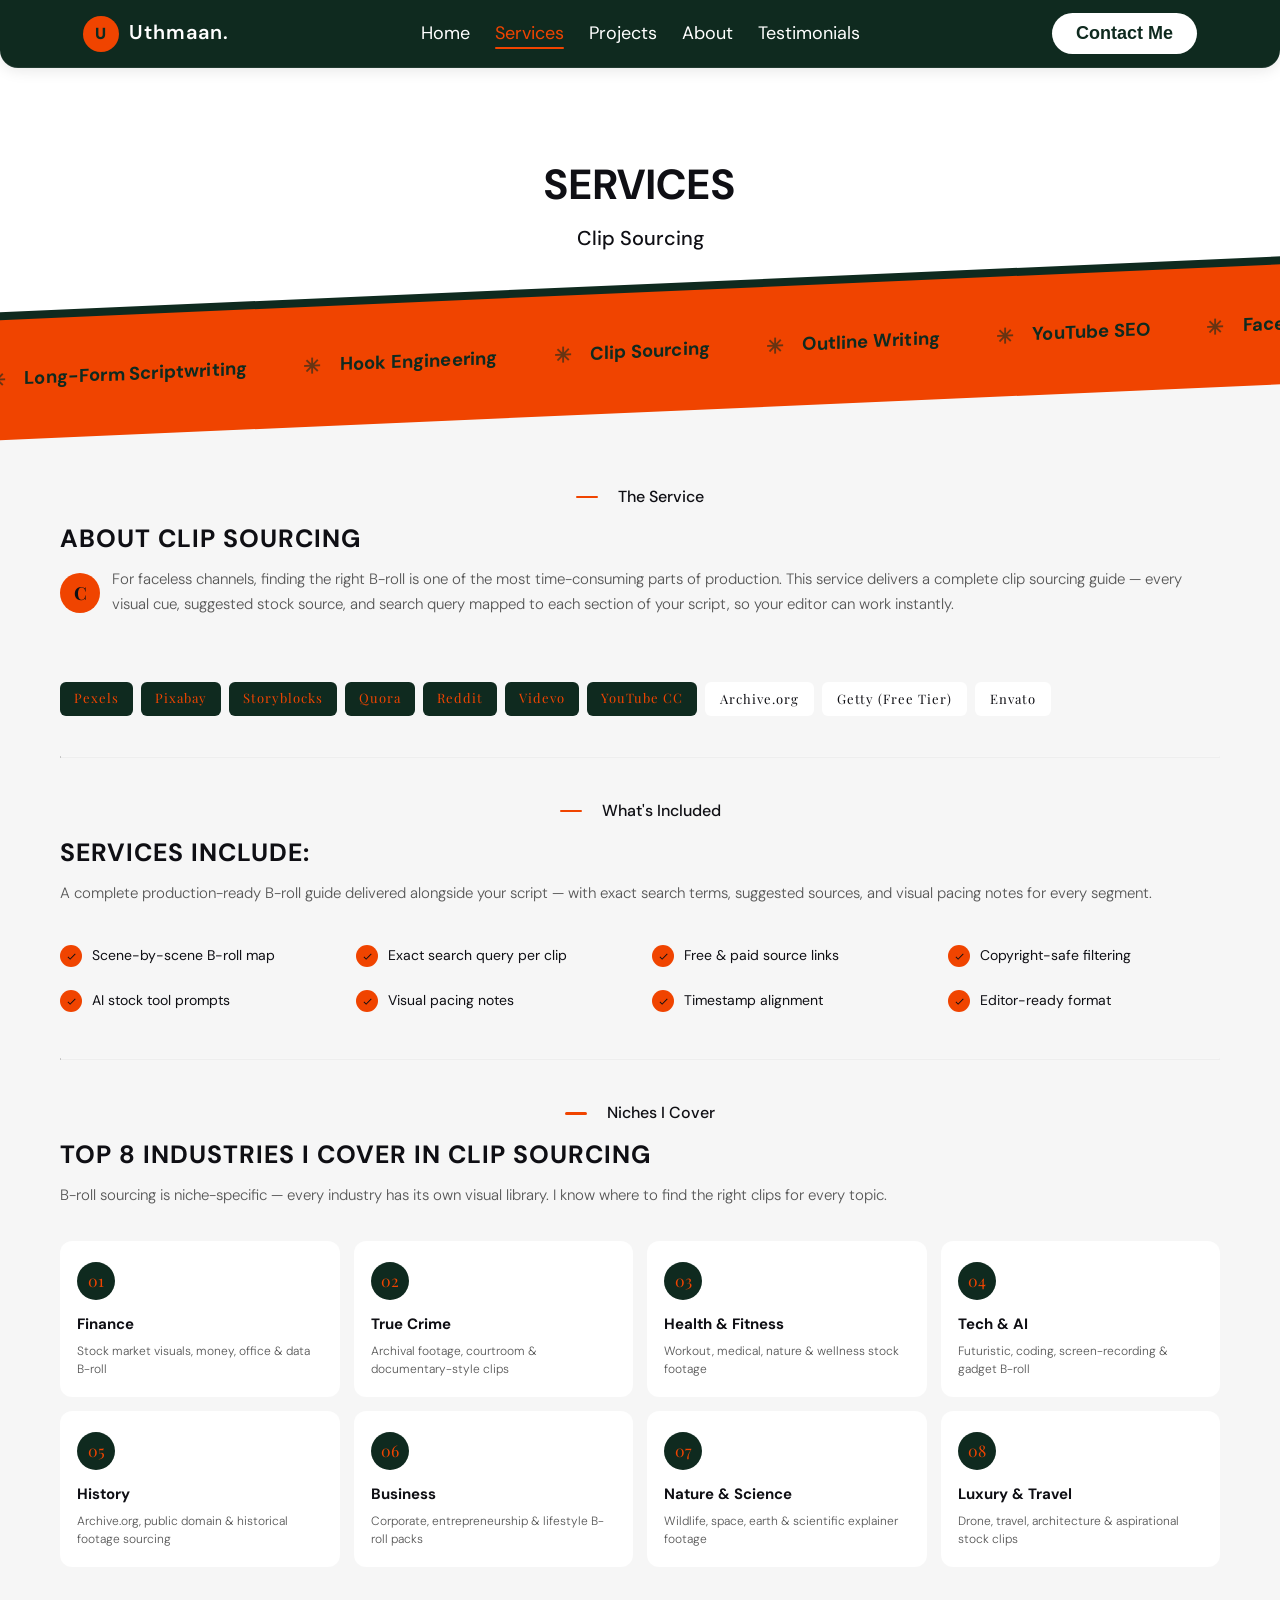
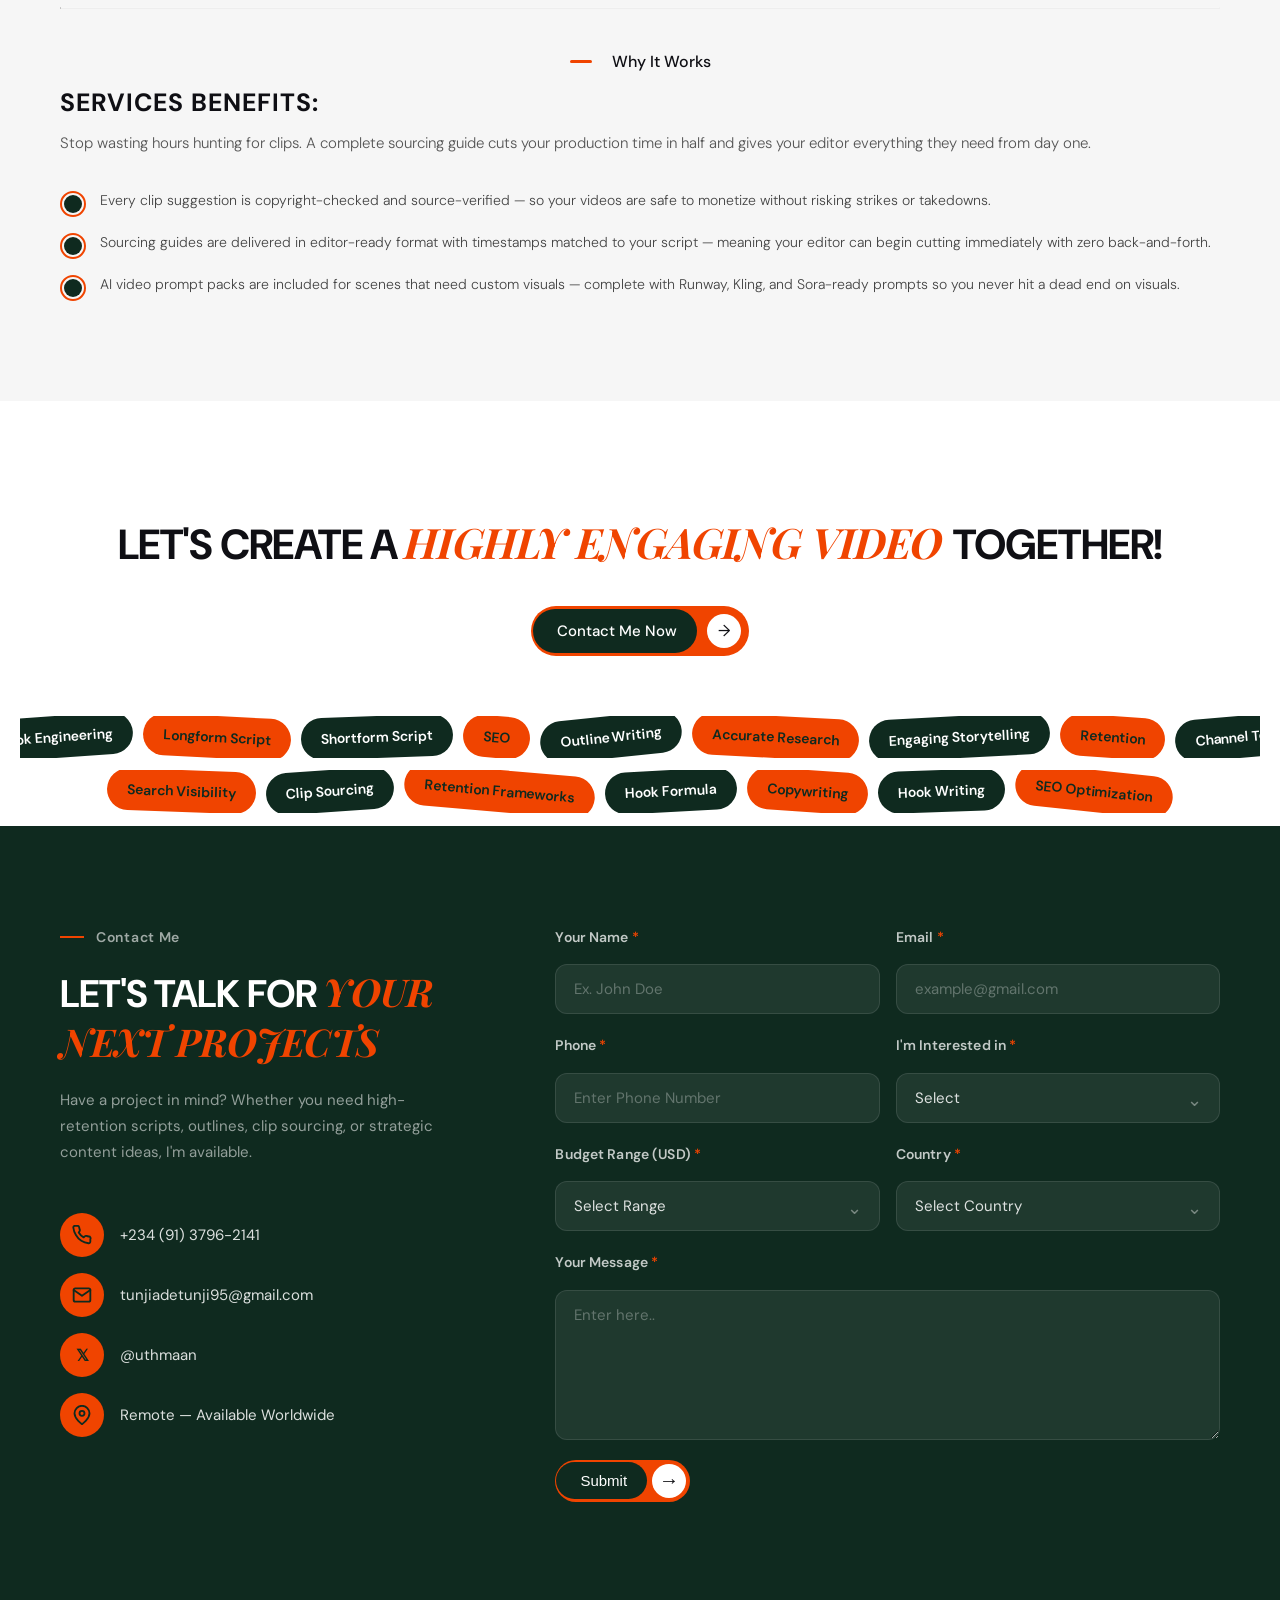
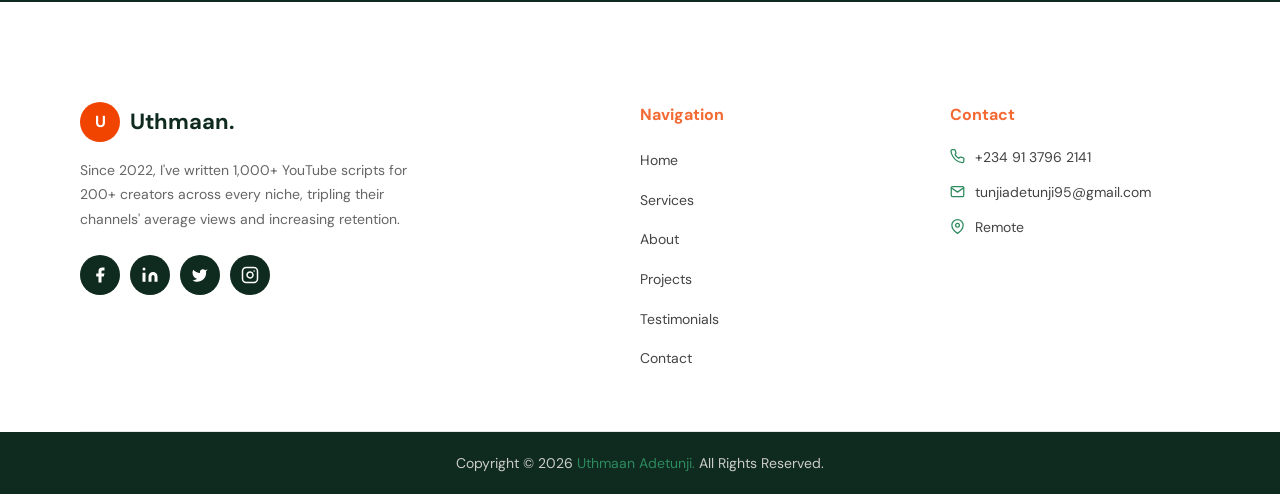
==== clipsourcing.html @ 98a492c3 "Initial commit" ====
<!DOCTYPE html>
<html lang="en">
<head>
    <meta charset="UTF-8">
    <meta name="viewport" content="width=, initial-scale=1.0">
    <title>Clip Sourcing | YouTube Scriptwriter</title>
 <link href="https://fonts.googleapis.com/css2?family=Playfair+Display:ital,wght@0,700;1,700&family=DM+Sans:wght@400;500;600;700&display=swap" rel="stylesheet">
    <link rel="stylesheet" href="style.css">
    <link rel="stylesheet" href="services.css">
    <link rel="stylesheet" href="clipsourcing.css">
</head>
<body>
     <!--Nav Section-->
  <header class="navbar">
  <div class="logo"><span class="logo-icon">
    U
  </span>Uthmaan.</div>

  <nav class="nav-links" id="navLinks" >
  <ul>
    <li><a href="index.html#top">Home</a></li>
    <li><a href="index.html#services" class="active">Services</a></li>
    <li><a href="index.html#portfolio">Projects</a></li>
    <li><a href="index.html#about">About</a></li>
    <li><a href="index.html#testimonials">Testimonials</a></li>
  </ul>
</nav>

<button class="btn-contact" id="contactme">
 <a href="index.html#contact">Contact Me</a>
  </button>
  
<div class="hamburger" id="hamburger">
    <span></span>
    <span></span>
    <span></span>
  </div>
  </header>

   <!-- Mobile nav -->
<div class="mobile-nav" id="mobileNav">
  <ul>
    <li><a href="index.html#top">Home</a></li>
    <li><a href="index.html#services">Services</a></li>
    <li><a href="index.html#portfolio">Projects</a></li>
    <li><a href="index.html#about">About</a></li>
    <li><a href="index.html#testimonials">Testimonials</a></li>
  </ul>
  <a href="index.html#contact" class="mobile-cta">Contact Me</a>
</div>
<!--Top-->
<section class="top-services">
    <h2>Services</h2>
    <p class="top-paragraph" style="text-align:center; font-size:20px;font-weight:500; font-family:'Playfair Display' sans-serif;">
        Clip Sourcing
    </p>
</section>

<!--Diagonal Band-->
<section class="ticker">
<div class="diagonal-band">
  <div class="band-green"></div>
  <div class="band-gold">
    <div class="band-ticker">
      <div class="band-track" id="bandTrack">
        <!-- items injected by JS -->
      </div>
    </div>
  </div>
</div>
</section>

<!--Clip Body-->
<section class="page-body">
  <div class="section-label"><div class="dot"></div><span>The Service</span></div>
  <h2>About Clip Sourcing</h2>
  <div class="author-row">
    <div class="avatar">C</div>
  <p class="lead-text">For faceless channels, finding the right B-roll is one of the most time-consuming parts of production. This service delivers a complete clip sourcing guide — every visual cue, suggested stock source, and search query mapped to each section of your script, so your editor can work instantly.</p>
 </div>
<!--Source Tag-->

<div class="source-tags">
    <div class="source-tag">Pexels</div>
    <div class="source-tag">Pixabay</div>
    <div class="source-tag">Storyblocks</div>
    <div class="source-tag">Quora</div>
    <div class="source-tag">Reddit</div>
<div class="source-tag">Videvo</div>
    <div class="source-tag">YouTube CC</div>
    <div class="source-tag light">Archive.org</div>
    <div class="source-tag light">Getty (Free Tier)</div>
    <div class="source-tag light">Envato</div>
  </div>
 
  <hr class="divider">

<!--Checklist-->
<div>
    <div class="section-label"><div class="dot"></div><span>What's Included</span></div>
    <h2>Services Include:</h2>
    <p class="lead-text">A complete production-ready B-roll guide delivered alongside your script — with exact search terms, suggested sources, and visual pacing notes for every segment.</p>
    <div class="checklist">
      <div class="checklist-item"><div class="check-icon"><svg width="11" height="11" viewBox="0 0 24 24"><path d="M9 16.17L4.83 12l-1.42 1.41L9 19 21 7l-1.41-1.41z"/></svg></div>Scene-by-scene B-roll map</div>
      <div class="checklist-item"><div class="check-icon"><svg width="11" height="11" viewBox="0 0 24 24"><path d="M9 16.17L4.83 12l-1.42 1.41L9 19 21 7l-1.41-1.41z"/></svg></div>Exact search query per clip</div>
      <div class="checklist-item"><div class="check-icon"><svg width="11" height="11" viewBox="0 0 24 24"><path d="M9 16.17L4.83 12l-1.42 1.41L9 19 21 7l-1.41-1.41z"/></svg></div>Free & paid source links</div>
      <div class="checklist-item"><div class="check-icon"><svg width="11" height="11" viewBox="0 0 24 24"><path d="M9 16.17L4.83 12l-1.42 1.41L9 19 21 7l-1.41-1.41z"/></svg></div>Copyright-safe filtering</div>
      <div class="checklist-item"><div class="check-icon"><svg width="11" height="11" viewBox="0 0 24 24"><path d="M9 16.17L4.83 12l-1.42 1.41L9 19 21 7l-1.41-1.41z"/></svg></div>AI stock tool prompts</div>
      <div class="checklist-item"><div class="check-icon"><svg width="11" height="11" viewBox="0 0 24 24"><path d="M9 16.17L4.83 12l-1.42 1.41L9 19 21 7l-1.41-1.41z"/></svg></div>Visual pacing notes</div>
      <div class="checklist-item"><div class="check-icon"><svg width="11" height="11" viewBox="0 0 24 24"><path d="M9 16.17L4.83 12l-1.42 1.41L9 19 21 7l-1.41-1.41z"/></svg></div>Timestamp alignment</div>
      <div class="checklist-item"><div class="check-icon"><svg width="11" height="11" viewBox="0 0 24 24"><path d="M9 16.17L4.83 12l-1.42 1.41L9 19 21 7l-1.41-1.41z"/></svg></div>Editor-ready format</div>
    </div>
 
  <hr class="divider">

  <!--Industries-->

<div>
    <div class="section-label"><div class="dot"></div><span>Niches I Cover</span></div>
    <h2>Top 8 Industries I Cover in Clip Sourcing</h2>
    <p class="lead-text">B-roll sourcing is niche-specific — every industry has its own visual library. I know where to find the right clips for every topic.</p>
    <div class="industries-grid">
      <div class="industry-card"><div class="industry-num">01</div><h3>Finance</h3><p>Stock market visuals, money, office & data B-roll</p></div>
      <div class="industry-card"><div class="industry-num">02</div><h3>True Crime</h3><p>Archival footage, courtroom & documentary-style clips</p></div>
      <div class="industry-card"><div class="industry-num">03</div><h3>Health & Fitness</h3><p>Workout, medical, nature & wellness stock footage</p></div>
      <div class="industry-card"><div class="industry-num">04</div><h3>Tech & AI</h3><p>Futuristic, coding, screen-recording & gadget B-roll</p></div>
      <div class="industry-card"><div class="industry-num">05</div><h3>History</h3><p>Archive.org, public domain & historical footage sourcing</p></div>
      <div class="industry-card"><div class="industry-num">06</div><h3>Business</h3><p>Corporate, entrepreneurship & lifestyle B-roll packs</p></div>
      <div class="industry-card"><div class="industry-num">07</div><h3>Nature & Science</h3><p>Wildlife, space, earth & scientific explainer footage</p></div>
      <div class="industry-card"><div class="industry-num">08</div><h3>Luxury & Travel</h3><p>Drone, travel, architecture & aspirational stock clips</p></div>
    </div>
  </div>
 
  <hr class="divider">
 
<!--Benefits-->
<div>
    <div class="section-label"><div class="dot"></div><span>Why It Works</span></div>
    <h2>Services Benefits:</h2>
    <p class="lead-text">Stop wasting hours hunting for clips. A complete sourcing guide cuts your production time in half and gives your editor everything they need from day one.</p>
    <div class="benefits-list">
      <div class="benefit-item"><div class="benefit-icon"><div class="ring-outer"></div><div class="ring-inner"></div></div>Every clip suggestion is copyright-checked and source-verified — so your videos are safe to monetize without risking strikes or takedowns.</div>
      <div class="benefit-item"><div class="benefit-icon"><div class="ring-outer"></div><div class="ring-inner"></div></div>Sourcing guides are delivered in editor-ready format with timestamps matched to your script — meaning your editor can begin cutting immediately with zero back-and-forth.</div>
      <div class="benefit-item"><div class="benefit-icon"><div class="ring-outer"></div><div class="ring-inner"></div></div>AI video prompt packs are included for scenes that need custom visuals — complete with Runway, Kling, and Sora-ready prompts so you never hit a dead end on visuals.</div>
    </div>
  </div>
</div>
 

</section>
 <!--CTA -->
<section class="service-cta reveal">
<div class="service-cta-content">
    <h2 class="service-cta-heading">Let's Create a <em>
   Highly Engaging Video
    </em> Together!</h2>
<div class="service-button">
  <a class="pill-btn" href="#servicecontact-form">
  <div class="text-area">Contact Me Now</div>
  <div class="icon-outer">
    <div class="icon-inner">
        →
    </div>
  </div>
</a>
 </div>
   </div>  
</div>

<div class="pills-field reveal" aria-hidden="true">
    <div class="pills-row row-top">
      <span class="fpill dark">Hook Engineering</span>
      <span class="fpill light">Longform Script</span>
      <span class="fpill dark">Shortform Script</span>
      <span class="fpill light">SEO</span>
      <span class="fpill dark tilt-left">Outline Writing</span>
      <span class="fpill light">Accurate Research</span>
      <span class="fpill dark">Engaging Storytelling</span>
      <span class="fpill light">Retention</span>
      <span class="fpill dark tilt-right">Channel Tone</span>
    </div>

<div class="pills-row row-bottom">
      <span class="fpill light">Search Visibility</span>
      <span class="fpill dark">Clip Sourcing</span>
      <span class="fpill light">Retention Frameworks</span>
      <span class="fpill dark">Hook Formula</span>
      <span class="fpill light tilt-left">Copywriting</span>
      <span class="fpill dark">Hook Writing</span>
      <span class="fpill light tilt-right">SEO Optimization</span>
    </div>
    </div>

</section>


<!--Contact Form-->
<section class="contact-dark reveal" id="servicecontact-form">

<div class="contact-dark-inner" id="contact">
 
    <!-- Left: label + heading + contact details -->
    <div class="cd-left reveal">
      <p class="cd-label">
        <span class="cd-label-line"></span> Contact Me
      </p>
      <h2 class="cd-heading">
        Let's Talk for <em>Your<br>Next Projects</em>
      </h2>
      <p class="cd-desc">
        Have a project in mind? Whether you need high-retention scripts,
        outlines, clip sourcing, or strategic content ideas, I'm available.
      </p>
 
      <div class="cd-contacts">
        <div class="cd-contact-item">
          <span class="cd-icon">
            <svg xmlns="http://www.w3.org/2000/svg" width="20" height="20" viewBox="0 0 24 24" fill="none" stroke="currentColor" stroke-width="2.2" stroke-linecap="round" stroke-linejoin="round"><path d="M22 16.92v3a2 2 0 0 1-2.18 2 19.79 19.79 0 0 1-8.63-3.07A19.5 19.5 0 0 1 4.69 12a19.79 19.79 0 0 1-3.07-8.67A2 2 0 0 1 3.62 1h3a2 2 0 0 1 2 1.72c.127.96.361 1.903.7 2.81a2 2 0 0 1-.45 2.11L8.09 8.91a16 16 0 0 0 5.93 5.93l1.27-1.27a2 2 0 0 1 2.11-.45c.907.339 1.85.573 2.81.7A2 2 0 0 1 22 16.92z"/></svg>
          </span>
          <span>+234 (91) 3796-2141</span>
        </div>
        <div class="cd-contact-item">
          <span class="cd-icon">
            <svg xmlns="http://www.w3.org/2000/svg" width="20" height="20" viewBox="0 0 24 24" fill="none" stroke="currentColor" stroke-width="2.2" stroke-linecap="round" stroke-linejoin="round"><path d="M4 4h16c1.1 0 2 .9 2 2v12c0 1.1-.9 2-2 2H4c-1.1 0-2-.9-2-2V6c0-1.1.9-2 2-2z"/><polyline points="22,6 12,13 2,6"/></svg>
          </span>
          <span>tunjiadetunji95@gmail.com</span>
        </div>
        <div class="cd-contact-item">
          <span class="cd-icon">𝕏</span>
          <span><a href="#" class="cd-link">@uthmaan</a></span>
        </div>
        <div class="cd-contact-item">
          <span class="cd-icon">
            <svg xmlns="http://www.w3.org/2000/svg" width="20" height="20" viewBox="0 0 24 24" fill="none" stroke="currentColor" stroke-width="2.2" stroke-linecap="round" stroke-linejoin="round"><path d="M21 10c0 7-9 13-9 13s-9-6-9-13a9 9 0 0 1 18 0z"/><circle cx="12" cy="10" r="3"/></svg>
          </span>
          <span>Remote — Available Worldwide</span>
        </div>
      </div>
    </div>
 
    <!-- Right: form -->
    <div class="cd-right reveal">
      <form id="contactForm" class="cd-form" novalidate>
 
        <div class="cd-form-row">
          <div class="cd-form-group">
            <label>Your Name <span class="req">*</span></label>
            <input type="text" name="name" placeholder="Ex. John Doe" required>
          </div>
          <div class="cd-form-group">
            <label>Email <span class="req">*</span></label>
            <input type="email" name="email" placeholder="example@gmail.com" required>
          </div>
        </div>
 
        <div class="cd-form-row">
          <div class="cd-form-group">
            <label>Phone <span class="req">*</span></label>
            <input type="tel" name="phone" placeholder="Enter Phone Number" required>
          </div>
          <div class="cd-form-group">
            <label>I'm Interested in <span class="req">*</span></label>
            <select name="interest" required>
              <option value="">Select</option>
              <option value="youtube-script">YouTube Scriptwriting</option>
              <option value="outline">Outline Writing</option>
              <option value="clips">Clip Sourcing</option>
              <option value="seo">YouTube SEO</option>
              <option value="other">Other</option>
            </select>
          </div>
        </div>
 
        <div class="cd-form-row">
          <div class="cd-form-group">
            <label>Budget Range (USD) <span class="req">*</span></label>
            <select name="budget" required>
              <option value="">Select Range</option>
              <option value="50-100">$50 – $100</option>
              <option value="100-200">$100 – $200</option>
              <option value="200-500">$200 – $500</option>
              <option value="500+">$500+</option>
            </select>
          </div>
          <div class="cd-form-group">
            <label>Country <span class="req">*</span></label>
            <select name="country" required>
              <option value="">Select Country</option>
              <option value="Nigeria">Nigeria</option>
              <option value="United States">United States</option>
              <option value="United Kingdom">United Kingdom</option>
              <option value="Canada">Canada</option>
              <option value="Other">Other</option>
            </select>
          </div>
        </div>
 
        <div class="cd-form-group cd-full">
          <label>Your Message <span class="req">*</span></label>
          <textarea name="message" rows="6" placeholder="Enter here.." required></textarea>
        </div>
         <div class="service-button">
  <button type="submit" class=" submit-btn" id="submitBtn">
  <div class="text-area">Submit</div>
  <div class="icon-outer">
    <div class="icon-inner">
       <p class="portfolio-arrow">
        →
       </p> 
    </div>
  </div>
</button>
 </div>
        
 
      </form>
    </div>
  </div>
</section>

<!--Footer-->
<footer class="footer reveal">
  <div class="footer-top">
    <div class="footer-brand">
      <div class="footer-logo">
        <span class="footer-logo-icon">U</span>
        Uthmaan.
      </div>
      <p class="footer-desc">
        Since 2022, I've written 1,000+ YouTube scripts for 200+ creators across 
        every niche, tripling their channels' average views and increasing retention.
      </p>
      <div class="footer-socials">
        <a href="#" class="social-icon">
          <svg xmlns="http://www.w3.org/2000/svg" width="18" height="18" viewBox="0 0 24 24" fill="currentColor"><path d="M18 2h-3a5 5 0 0 0-5 5v3H7v4h3v8h4v-8h3l1-4h-4V7a1 1 0 0 1 1-1h3z"/></svg>
        </a>
        <a href="#" class="social-icon">
          <svg xmlns="http://www.w3.org/2000/svg" width="18" height="18" viewBox="0 0 24 24" fill="currentColor"><path d="M16 8a6 6 0 0 1 6 6v7h-4v-7a2 2 0 0 0-2-2 2 2 0 0 0-2 2v7h-4v-7a6 6 0 0 1 6-6zM2 9h4v12H2z"/><circle cx="4" cy="4" r="2"/></svg>
        </a>
        <a href="#" class="social-icon">
          <svg xmlns="http://www.w3.org/2000/svg" width="18" height="18" viewBox="0 0 24 24" fill="currentColor"><path d="M22 4s-.7 2.1-2 3.4c1.6 10-9.4 17.3-18 11.6 2.2.1 4.4-.6 6-2C3 15.5.5 9.6 3 5c2.2 2.7 5.5 4.3 9 4.3-.9-4.3 4-6.6 7-3.8 1.1 0 3-1.2 3-1.5z"/></svg>
        </a>
        <a href="#" class="social-icon">
          <svg xmlns="http://www.w3.org/2000/svg" width="18" height="18" viewBox="0 0 24 24" fill="none" stroke="currentColor" stroke-width="2" stroke-linecap="round" stroke-linejoin="round"><rect x="2" y="2" width="20" height="20" rx="5" ry="5"/><path d="M16 11.37A4 4 0 1 1 12.63 8 4 4 0 0 1 16 11.37z"/><line x1="17.5" y1="6.5" x2="17.51" y2="6.5"/></svg>
        </a>
      </div>
    </div>

    <div class="footer-nav">
      <h4>Navigation</h4>
      <ul>
        <li><a href="index.html#top">Home</a></li>
        <li><a href="index.html#services">Services</a></li>
        <li><a href="index.html#about">About</a></li>
        <li><a href="index.html#portfolio">Projects</a></li>
        <li><a href="index.html#testimonials">Testimonials</a></li>
        <li><a href="index.html#contact">Contact</a></li>
      </ul>
    </div>

    <div class="footer-contact">
      <h4>Contact</h4>
      <ul>
        <li>
          <svg xmlns="http://www.w3.org/2000/svg" width="15" height="15" viewBox="0 0 24 24" fill="none" stroke="currentColor" stroke-width="2" stroke-linecap="round" stroke-linejoin="round"><path d="M22 16.92v3a2 2 0 0 1-2.18 2 19.79 19.79 0 0 1-8.63-3.07A19.5 19.5 0 0 1 4.69 12a19.79 19.79 0 0 1-3.07-8.67A2 2 0 0 1 3.62 1h3a2 2 0 0 1 2 1.72c.127.96.361 1.903.7 2.81a2 2 0 0 1-.45 2.11L8.09 8.91a16 16 0 0 0 5.93 5.93l1.27-1.27a2 2 0 0 1 2.11-.45c.907.339 1.85.573 2.81.7A2 2 0 0 1 22 16.92z"/></svg>
          +234 91 3796 2141
        </li>
        <li>
          <svg xmlns="http://www.w3.org/2000/svg" width="15" height="15" viewBox="0 0 24 24" fill="none" stroke="currentColor" stroke-width="2" stroke-linecap="round" stroke-linejoin="round"><path d="M4 4h16c1.1 0 2 .9 2 2v12c0 1.1-.9 2-2 2H4c-1.1 0-2-.9-2-2V6c0-1.1.9-2 2-2z"/><polyline points="22,6 12,13 2,6"/></svg>
          tunjiadetunji95@gmail.com
        </li>
        <li>
          <svg xmlns="http://www.w3.org/2000/svg" width="15" height="15" viewBox="0 0 24 24" fill="none" stroke="currentColor" stroke-width="2" stroke-linecap="round" stroke-linejoin="round"><path d="M21 10c0 7-9 13-9 13s-9-6-9-13a9 9 0 0 1 18 0z"/><circle cx="12" cy="10" r="3"/></svg>
          Remote
        </li>
      </ul>
    </div>
  </div>

  <div class="footer-bottom">
    <p>Copyright © 2026 <span>Uthmaan Adetunji.</span> All Rights Reserved.</p>
    
  </div>
</footer>
<script src="script.js"></script>
</body>
</html>
---- style.css ----
:root {
  --bg: #ffff;
  --card: #17171f;
  --accent: #F04400;
  --accent-light:#F36933;
  --teal:#0f2a1f;
  --teal-light: #3dab74;
  --green:#dce5dc;
  --sage:#dce5dc;
  --text: #0f0f14;
  --muted: #555;
  --border: rgba(255,255,255,0.08);
}

* {
  margin: 0;
  padding: 0;
  box-sizing: border-box;
}
html{
  scroll-behavior:smooth;
}
body {
  background: var(--bg);
  color: var(--text);
  line-height: 1.6;
  font-family: 'DM Sans', sans-serif;
  overflow-x:hidden;
}

/* NAV */
.navbar{
  background-color:var(--teal);
  width:100%;
  padding: 0 48px;
  display: flex;
  justify-content: space-between;
  align-items: center;
  top: 0;
  left:0;
  right:0;
  box-shadow: 0 2px 15px rgba(0, 0, 0, 0.1);
  border-bottom: 1px solid var(--border);
  z-index: 1000;
  position:sticky;
  height:68px;
  border-radius:0 0 18px 18px;
  
}

.logo {
  font-weight: 600;
  font-size: 1.25rem;
  letter-spacing: 1px;
  padding-left:35px;
  display:flex;
  gap:10px;
  color:var(--bg);  
}
.logo-icon {
    width: 36px; 
    height: 36px;
    background: var(--accent);
    border-radius: 50%;
    display: flex; 
    align-items: center; 
    justify-content: center;
    color: var(--teal);
    font-weight: 900;
    font-size: 1rem;
    flex-shrink:0;
  }
.nav-links ul {
  list-style: none;
  display: flex;
  gap: 25px;
  
}

.nav-links a {
  text-decoration: none;
  color: var(--bg);
  font-size: 18px;
  transition: 0.3s ease;
  position:relative;
}

.nav-links a.active,
.nav-links a:hover {
  color: var(--accent);
}
.nav-links a.active::after {
    content: '';
    position: absolute;
    bottom: -4px; 
    left: 0; 
    right: 0;
    height: 2px;
    background: var(--accent);
    border-radius: 2px;
  }
.btn-contact{
  display:flex;
  padding: 10px 24px;
  background: var(--bg);
  border: none;
  border-radius: 50px;
  margin-right:35px;
  cursor:pointer;
 transition: background .2s;
 flex-shrink:0;
}
.btn-contact a {
  text-decoration: none;
  color: var(--teal);
  font-size:18px;
  font-weight:600;
  white-space:nowrap;
}
.btn-contact:hover{
  background:var(--accent);
  transform: scale(1.04);
}

/*Hamburger Menu*/

.hamburger {
  display: none;
  flex-direction: column;
  cursor: pointer;
  gap: 5px;
  padding:4px;
  margin-right:8px;
}
.hamburger span {
  width: 25px;
  height: 3px;
  background: var(--bg);
  border-radius: 3px;
  transition: 0.3s;
  display:block;
}

.hamburger.open span:nth-child(1) {
  transform: translateY(8px) rotate(45deg);
}
.hamburger.open span:nth-child(2) {
  opacity: 0;
}
.hamburger.open span:nth-child(3) {
  transform: translateY(-8px) rotate(-45deg);
}

/* Mobile nav drawer */
.mobile-nav {
  display: none;
  position: fixed;
  top: 68px; 
  left: 0; 
  right: 0;
  background: var(--teal);
  z-index: 99;
  padding: 20px 0;
  box-shadow: 0 8px 24px rgba(0,0,0,0.2);
}
.mobile-nav.open { 
    display: block; 
}
.mobile-nav ul { 
    list-style: none; 
}
.mobile-nav ul li a {
  display: block;
  padding: 13px 28px;
  color: rgba(255,255,255,0.85);
  text-decoration: none;
  font-size: 16px;
  font-weight: 500;
  border-bottom: 1px solid rgba(255,255,255,0.07);
  transition: color .2s;
}
.mobile-nav ul li a:hover { 
    color: var(--accent-light); 
}
.mobile-nav .mobile-cta {
  display: block;
  margin: 16px 28px 0;
  padding: 12px;
  background: var(--accent);
  color: #fff;
  text-align: center;
  border-radius: 50px;
  font-weight: 700;
  text-decoration: none;
}
 
/*HERO Left*/
.hero {
  padding-top:80px;
  max-width:1300px;
  margin: 0 auto;
  padding-left: 64px;
  padding-right: 32px;
}
.hero-body{
display:grid;
grid-template-columns:1fr 1fr;
gap:40px;
position:relative;
align-items:center;

}
.hero-greeting{
  position:relative;
  z-index:2;
}
.hello-badge{
    display: inline-flex;
    align-items: center;
    border: 2px dashed var(--teal);
    border-radius: 6px;
    padding: 6px 18px;
    font-size: 0.95rem;
    font-weight: 600;
    color: var(--text);
    margin-bottom: 28px;
    position: relative;
    animation: fadeUp .6s ease both;
}
.hello-badge::before,
  .hello-badge::after {
    content: '';
    width:8px;
    height:6px;
    background: var(--accent);
    position: absolute;
  }
  .hello-badge::before { 
    top: -4px; 
    left: -4px; 
  }
  .hello-badge::after  { 
    bottom: -4px; 
    right: -4px; 
  }
 

.hero h1 {
  font-family:'DM Sans', 'sans-serif';
  font-size: 45px;
  font-weight: 700;
  line-height: 1.2;
  margin-bottom: 22px;
  animation: fadeUp .6s .1s ease both;
}
.hero-name{
  color:var(--accent);
  font-family:'Playfair Display', 'serif';
}

.hero-description {
  max-width: 600px;
  font-size: 1rem;
  line-height:1.7;
  color: var(--muted);
  margin-bottom: 30px;
  animation: fadeUp .6s .2s ease both;
}

.hero-buttons {
  display: flex;
  align-items:center;
  gap: 16px;
  flex-wrap:wrap;
  animation: fadeUp .6s .3s ease both;
  
}
.pill-btn {
  display: inline-flex;
  align-items: center;
  gap: 4px;                  
  border-radius: 999px;
  background: var(--accent);    
  padding: 2px;
  cursor: pointer;
  text-decoration: none;
  transition: transform .2s,
}

.pill-btn .text-area {
  background: var(--teal);     
  border-radius: 999px;      
  padding: 10px 20px 10px 24px;
  font-size: 15px;
  font-weight: 500;
  color: #fff;
  white-space: nowrap;
}

.pill-btn .icon-outer {
  width: 46px;
  height: 46px;
  background: var(--accent);       
  border-radius: 50%;
  display: flex;
  align-items: center;
  justify-content: center;
  flex-shrink: 0;
}

.pill-btn .icon-inner {
  width: 34px;
  height: 34px;
  background: var(--bg);          
  border-radius: 50%;
  display: flex;
  color:var(--text);
  align-items: center;
  justify-content: center;
}
.pill-btn:hover{
  transform:translateY(-2px);
}
.btn-secondary {
  display:inline-flex;
  align-items:center;
 padding:13px 28px;
  border: 2px solid var(--card);
  color: var(--text);
  text-decoration: none;
  font-size: 15px;
  border-radius:50px;
  font-weight:600;
  background:transparent;
  cursor:pointer;
  transition:background .2s, color .2s;
}

.btn-secondary:hover {
  background: var(--card);
    color: var(--bg)
}

/*Hero Right */
.hero-profile {
  position: relative;
    display: flex;
    align-items: flex-end;
    justify-content: center;
    height: 560px;
    margin-top:-300px;
    animation: fadeUp .7s .1s ease both;
}


.hero-img {
  position: relative;
  width: 380px;
  height:520px;
  z-index: 1;
  object-fit:cover;
  object-position:top;
  display:block;
  overflow:hidden;
  filter: brightness(0.89);      
  transition: filter 0.4s ease; 
  
}
.hero-img:hover {
  filter: brightness(1);
}

.bg-shape {
  position: absolute;
  width: 380px;
  height: 250px;
  background: var(--teal);
  border-radius: 50%;
  top: 320px;
  left: 60px;
  z-index: 0;
  border-radius: 60% 40% 30% 70% / 60% 30% 70% 40%;
}
.tag {
  position: absolute;
  padding: 10px 20px;
  border-radius: 50px;
  font-weight: 500;
  font-size: 16px;
  z-index: 5;
  box-shadow: 0 8px 24px rgba(0,0,0,.15);
  white-space: nowrap;
  animation: floatBadge 3s ease-in-out infinite;
}

.tag.script {
  background: var(--accent);
  color:var(--teal);
  right:70px;
  top:300px;
  animation-delay: .8s;
}

.tag.outline {
  background: var(--teal);
  color: white;
  left: -10px;
  bottom: 90px;
  animation-delay: 0s;
}

@keyframes floatBadge {
  0%, 100% { transform: translateY(0); }
  50% { transform: translateY(-8px); }
}
@keyframes fadeUp {
  from { opacity: 0; transform: translateY(24px); }
  to   { opacity: 1; transform: translateY(0); }
}

/*Services*/

.services{
position:relative;
margin-top:120px;
margin-left: -60px;
margin-right:-60px;
background:var(--bg);
box-shadow: 0 -8px 12px -6px rgba(0, 0, 0, 0.12);
padding-top:80px;
padding-bottom:40px;
margin-bottom:100px;
}

.home-service{
  max-width:1300px;
  display:flex;
  justify-content:space-between;
  align-items:center;
  margin-bottom:60px;
  flex-wrap:wrap;
  gap:20px;
  padding:0 60px;
}
.services-label{
  font-size:15px;
  color:var(--text);
  font-weight:600;
  letter-spacing:2px;
  display:flex;
  align-items:center;
  gap:10px;
  margin-bottom:8px;
}
.services-label::before {
      content: '';
      width: 20px;
      height: 2px;
      background-color: var(--accent);
      flex-shrink:0;
}

.service-title{
  font-size:30px; 
  font-weight:700;
  color:var(--text);
}

.service-title span{
  color:var(--accent);
  font-style:italic;
}
.service-button{
  margin-right:0;
}
    
.services-catalogue{
  display:grid;
  grid-template-columns:repeat(auto-fit, minmax(280px, 1fr));
  gap:30px;
  margin-right:60px;
  margin-left:60px;

}
.service-card{
  background-color:#f8fafc;
  border-radius:24px;
  padding: 40px 30px;
  transition: all 0.4s ease;
}
.service-card:hover{
  transform:translateY(-20px);
  box-shadow: 0 20px 30px rgba(0, 0, 0, 0.08);
}
.service-card::before {
  content: '';
  position: absolute;
  bottom: 0; 
  left: 0;
  width: 0;
  height: 3px;
  background: var(--accent);
  transition: width .4s ease;
  border-radius: 0 0 0 20px;
}
.service-card:hover::before { 
    width: 100%; 
}
.service-icon {
      width: 72px;
      height: 72px;
      background:var(--bg);
      border-radius: 50%;
      display: flex;
      align-items: center;
      justify-content: center;
      margin-bottom: 28px;
      position:relative;
    }
    .service-icon svg { 
    width: 32px; 
    height: 32px; 
}
    .icon-highlight {
      position: absolute; 
      background-color: var(--accent);
      border-radius: 3px;
      bottom: 17px; 
      right: 25px;
      width: 23px; 
      height: 5px;
    }
    
    .service-card h3 {
      font-size: 24px;
      font-weight: 600;
      color: var(--card);
      margin-bottom: 16px;
    }
    .service-card p {
      color: #64748b;
      font-size: 16px;
      margin-bottom: 28px;
      line-height: 1.7;
    }
.learn-more {
      color: var(--teal);
      font-weight: 500;
      text-decoration: none;
      display: inline-flex;
      align-items: center;
      gap: 8px;
      transition: all 0.3s ease;
    }
    .learn-more:hover {
      gap: 12px;
    }

    .learn-more span {
      font-size: 20px;
      transition: transform 0.3s ease;
      color:var(--accent);
    }
   .learn-more:hover span {
      transform: translateX(6px);
    }

/*About section*/

.about-home{
  background-color:var(--teal);
  color:white;
  padding:100px 20px;
  min-height:500px;
  margin-right:-80px;
  margin-left:-80px;
}
.about-home-container{
  max-width:1200px;
  margin:0 auto;
  display:grid;
  grid-template-columns:1fr 1.1fr;
  gap:60px;
  align-items:center;
}
.about-home-leftside{
  display: flex;
  justify-content: center;
  position:relative;
}
.circle-graphic {
      width: 320px;
      height: 320px;
      background: var(--accent);
      border-radius: 50%;
      position: relative;
      display: flex;
      align-items: center;
      justify-content: center;
      box-shadow: 0 15px 40px rgba(0, 0, 0, 0.25);
      overflow: hidden;
      flex-shrink:0;
    }

.circle-graphic::before {
      content: '';
      position: absolute;
      inset: 0;
      background: radial-gradient(circle, rgba(250, 204, 21, 0.08) 0%, transparent 70%);
      opacity: 0.6;
    }

.monogram {
      font-size: 120px;
      font-weight: 700;
      color: var(--bg);
      opacity: 0.9;
      z-index: 2;
      line-height: 1;
    }
    .decor-icon {
      position: absolute;
      font-size: 28px;
      color: var(--teal);
      opacity: 0.25;
    }

    .icon1 { top: 18%; left: 22%; }
    .icon2 { top: 28%; right: 18%; }
    .icon3 { bottom: 25%; left: 20%; }
    .icon4 { bottom: 20%; right: 25%; }

.skill-tag {
      position: absolute;
      background-color: var(--accent);
      font-weight: 600;
      padding: 8px 18px;
      border:1px solid var(--bg);
      border-radius: 50px;
      font-size: 14px;
      white-space: nowrap;
      box-shadow: 0 6px 20px rgba(0, 0, 0, 0.2);
      transition: transform 0.3s ease;
      z-index:10;
    }
.skill-tag:hover {
      transform: scale(1.08);
    }

    .skill-tag.dark {
      background-color: var(--teal);
      color:var(--accent);
    }
    .tag1 { bottom:-20px; left: 10px; }
    .tag2 { bottom: -20px; right: 10px; }
    .tag3 { bottom: -65px; left: 30px; }
    .tag4 { bottom: -65px; right: 30px; }
    .tag5 { bottom: -110px; left: 10px; }
    .tag6 { bottom: -110px; right: 10px; }
    .tag7 { bottom: -155px; left: 50%; transform:translateX(-50%) }

    .right-side h3 {
      color: var(--accent);
      font-size: 16px;
      font-weight: 600;
      letter-spacing: 2px;
      margin-bottom: 10px;
      display: flex;
      align-items: center;
      gap: 10px;
    }
.right-side h3::before {
      content: '';
      width: 30px;
      height: 2px;
      background-color: var(--accent);
    }
.right-side h2 {
      font-size: 40px;
      line-height: 1.1;
      margin-bottom: 20px;
    }

    .right-side h2 span {
      color: var(--accent);
    }

    .right-side p {
      font-size: 16px;
      line-height: 1.8;
      color: #a3e6b8;
      margin-bottom: 40px;
      max-width: 520px;
    }
    .stats {
      display: flex;
      gap: 40px;
      margin-bottom: 50px;
    }

    .stat-item h4 {
      font-size: 38px;
      font-weight: 700;
      color: var(--accent);
    }

    .stat-item p {
      font-size: 15px;
      color: #a3e6b8;
      margin-top: 5px;
    }
   
/*Portfolio*/

.portfolio-section {
      padding: 100px 20px;
      max-width: 1300px;
      margin-right:-60px;
      margin-left:-60px;
      position:relative;

    }

    .portfolio-header {
      display: flex;
      justify-content: space-between;
      align-items: center;
      margin-bottom: 60px;
      flex-wrap: wrap;
      gap: 20px;
      padding:0 60px;
    }

    .portfolio-header-left {
      display: flex;
     flex-direction: column;
      gap: 8px;
    }
    .portfolio-label {
      color: var(--accent);
      font-size: 15px;
      font-weight: 600;
      letter-spacing: 2px;
      display: flex;
      align-items: center;
      gap: 10px;
      margin-bottom:8px;
    }
    .portfolio-label::before {
      content: '';
      width: 25px;
      height: 2px;
      background-color: var(--accent);
      flex-shrink:0;
    }

    .portfolio-header h2 {
      font-size: 42px;
      font-weight: 700;
      color: #111827;
    }
    .portfolio-header h2 span {
     color: var(--accent);
      font-weight:700;
      font-style:italic;
      letter-spacing: 2px;
    }
  .portfolio-arrow {
      width: 36px;
      height: 36px;
      border-radius: 50%;
      display: flex;
      align-items: center;
      justify-content: center;
      font-size: 20px;
      transition: transform 0.4s ease;
      margin:0;
    }

    .projects-grid {
      display: grid;
      grid-template-columns: repeat(2, 1fr);
      gap: 30px;
      margin-right:60px;
      margin-left:60px;
    }
    .project-card {
      background: white;
      border-radius: 24px;
      overflow: hidden;
      border:1px solid var(--border);
      box-shadow: 0 10px 30px rgba(0, 0, 0, 0.08);
      transition: all 0.4s ease;
    }

    .project-card:hover {
      transform: translateY(-12px);
      box-shadow: 0 20px 40px rgba(0, 0, 0, 0.12);
    }
    .mockup-container {
      position: relative;
      height: 260px;
      border-radius: 16px;
      background: var(--bg);
      padding: 20px;
      display: flex;
      align-items: center;
      justify-content: center;
      overflow: hidden;
    }
.mockup {
      width: 100%;
      height:100%;
      box-shadow: 0 15px 35px rgba(0, 0, 0, 0.15);
      border-radius:8px;
    }

    .project-info {
      padding: 24px;
    }
.project-tags {
      display: flex;
      gap: 10px;
      margin-bottom: 16px;
      flex-wrap: wrap;
    }

    .portfolio-tag {
      background-color: #fef3c7;
      color: var(--accent-light);
      padding: 4px 12px;
      border-radius: 50px;
      font-size: 13px;
      font-weight: 600;
    }
    .project-title {
      font-size: 20px;
      font-weight: 700;
      color: #111827;
      margin-bottom: 12px;
      line-height:1.3;
    }

    .project-desc {
      color: #64748b;
      line-height: 1.7;
      margin-bottom: 20px;
      font-size:14px;
    }
    .portfolio-check{
      display:flex;
      justify-content:space-between;
      align-items:center;
      gap:8px;
    }
.project-category {
      font-size: 13px;
      color: var(--teal-light);
      font-weight: 500;
    }
    .project-readmore{
      display:inline-block;
      flex-shrink:0;
    }
    .project-readmore a {
      display:flex;
      align-items:center;
      justify-content:center;
      width:36px;
      height:36px;
      text-decoration:none;
      color:var(--accent);
      background:var(--teal);
      border-radius:50%;
      transition: all 0.3s ease;
     flex-shrink:0;
    }
     .project-readmore a:hover{
     color:var(--teal);
     background:var(--accent);
     transform: scale(1.08);
     box-shadow: 0 10px 25px rgba(20, 184, 166, 0.45);
     }


/*  TESTIMONIALS */
.testimonials-section {
      background: #f0ede8;
      padding: 100px 40px;
      margin-right:-80px;
      margin-left:-80px;
      text-align: center;
      overflow: hidden;
    }
 
    .section-label {
      display: flex;
      align-items: center;
      justify-content: center;
      gap: 10px;
      font-size: 16px;
      font-weight: 500;
      color: var(--text);
      margin-bottom: 14px;
    }
 
    .section-label::before {
      content: '';
      display: inline-block;
      width: 22px;
      height: 2.5px;
      background: var(--accent);
      border-radius: 2px;
    }
 
    .section-title {
      font-size: 32px;
      font-weight: 800;
      color: var(--text);
      margin: 0 0 4px;
      line-height: 1.2;
    }
 
    .section-title-italic {
      font-size: 32px;
      font-weight: 300;
      color: var(--accent);
      font-style: italic;
      margin: 0 0 44px;
    }
 
    .carousel-wrapper {
      position: relative;
      width: 100%;
      overflow: hidden;
    }
 
    .carousel-track {
      display: flex;
      align-items: center;
      justify-content: center;
      gap: 20px;
    }
 
    .card {
      background: #fff;
      border-radius: 16px;
      padding: 28px 28px 24px;
      text-align: left;
      flex-shrink: 0;
      transition: all 0.4s ease;
    }
 
    .card.center {
      width: 480px;
      opacity: 1;
      transform: scale(1);
    }
 
    .card.side {
      width: 480px;
      opacity: 0.5;
      transform: scale(0.93);
      pointer-events: none;
      overflow: hidden;
    }
 
    .stars {
      display: flex;
      align-items: center;
      gap: 3px;
      margin-bottom: 14px;
    }
 
    .star {
      color: var(--accent);
      font-size: 20px;
    }
 
    .rating-num {
      font-size: 16px;
      font-weight: 600;
      color: #1a1a1a;
      margin-left: 6px;
    }
 
    .review-text {
      font-size: 14px;
      color: #444;
      line-height: 1.75;
      margin-bottom: 20px;
    }
 
    .reviewer {
      display: flex;
      align-items: center;
      gap: 12px;
    }
 
    .avatar {
      width: 44px;
      height: 44px;
      border-radius: 50%;
      display: flex;
      align-items: center;
      justify-content: center;
      font-size: 15px;
      font-weight: 700;
      color: #fff;
      flex-shrink: 0;
    }
 
    .reviewer-name {
      font-size: 14px;
      font-weight: 700;
      color: #1a1a1a;
      margin: 0 0 3px;
    }
 
    .reviewer-role {
      font-size: 13px;
      color: #888;
      margin: 0;
    }
 
    .nav-buttons {
      display: flex;
      justify-content: center;
      gap: 14px;
      margin-top: 36px;
    }
 
    .nav-btn {
      width: 46px;
      height: 46px;
      border-radius: 50%;
      border: none;
      cursor: pointer;
      display: flex;
      align-items: center;
      justify-content: center;
      transition: opacity 0.2s, transform 0.15s;
    }
 
    .nav-btn.prev { background: var(--teal); }
    .nav-btn.next { background: var(--accent); }
    .nav-btn:hover { opacity: 0.85; }
    .nav-btn:active { transform: scale(0.95); }
    .nav-btn svg { width: 18px; height: 18px; }


    /*Contact */

   .contact-section {
    padding: 100px 20px;
    background: #ffffff;
   margin-right:-60px;
   margin-left:-60px;
   position:relative;
  
}

  .contact-container {
    max-width: 1300px;
    margin:0 auto;
    padding:0 60px;
    display: grid;
    grid-template-columns: 1fr 1.2fr;
    gap: 60px;
    align-items: start;
  }


  .contact-label{
    color: var(--accent);
    font-size: 15px;
    letter-spacing:2px;
    font-weight: 600;
    margin-bottom: 8px;
    display:flex;
    align-items:center;
    gap:10px;
  }
.contact-label::before{
    content:'';
    width:24px;
    height:2px;
    background-color:var(--accent);
    flex-shrink:0;
}
  .contact-info h2 {
    font-size: 38px;
    font-weight: 700;
    line-height: 1.2;
    margin-bottom: 16px;
  }

  .contact-highlight {
    color: var(--accent);
  }

  .contact-description {
    color: #666;
    font-size: 1rem;
    line-height: 1.7;
    margin-bottom: 40px;
  }

  .contact-details {
    display: flex;
    flex-direction: column;
    gap: 12px;
  }

  .contact-item {
    display: flex;
    align-items: center;
    gap: 12px;
    font-size: 1rem;
  }

  .icon-circle {
    width: 48px;
    height: 48px;
    background: var(--accent);
    color: white;
    border-radius: 50%;
    display: flex;
    align-items: center;
    justify-content: center;
    font-size: 20px;
    flex-shrink: 0;
  }
  .contactX-account{
   color:var(--text);
  }
  .contactX-account:hover{
   color:var(--accent);
  }
  .contact-form form {
    display: flex;
    flex-direction: column;
    gap: 20px;
  }

  .form-row {
    display: grid;
    grid-template-columns: 1fr 1fr;
    gap: 20px;
  }

  .form-group {
    display: flex;
    flex-direction: column;
  }

  .form-group.full {
    grid-column: 1 / -1;
  }

  label {
    font-weight: 600;
    margin-bottom: 8px;
    color: #333;
  }

  .required {
    color: var(--accent);
  }

  input, select, textarea {
    padding: 14px 18px;
    border: 1px solid #e5e7eb;
    border-radius: 12px;
    font-size: 1rem;
    background: #f9fafb;
    transition: all 0.3s ease;
    width:100%;
    font-family: 'DM Sans', sans-serif;
  }

  input:focus, select:focus, textarea:focus {
    outline: none;
    border-color: var(--teal);
    background: white;
  }

  .submit-btn {
  display: inline-flex;
  align-items: center;
  gap: 2px;      
   border:none;
  border-radius: 999px;
  background: var(--accent);    
  padding: 1px;
  cursor: pointer;
  text-decoration: none;
  transition: background .2s,
}

.submit-btn .text-area {
  background: var(--teal);     
  border-radius: 999px;      
  padding: 10px 20px 10px 24px;
  font-size: 15px;
  font-weight: 500;
  color: #fff;
  white-space: nowrap;
}

.submit-btn .icon-outer {
  width: 40px;
  height: 40px;
  background: var(--accent);       
  border-radius: 50%;
  display: flex;
  align-items: center;
  justify-content: center;
  flex-shrink: 0;
}

.submit-btn .icon-inner {
  width: 34px;
  height: 34px;
  background: var(--bg);          
  border-radius: 50%;
  display: flex;
  color:var(--text);
  align-items: center;
  justify-content: center;
}
.submit-btn:hover{
  transform:translateY(-2px);
}

.submit-btn.sending{
   background: linear-gradient(90deg, var(--teal), var(--accent));
  color: white;
  cursor: not-allowed;
  opacity: 0.95; 
  padding:12px 28px;
}
.submit-btn.sending .arrow {
  display: none;         
}
/*FAQ*/
.faq-section {
    background: var(--teal);
    color: white;
    padding: 100px 20px;
  margin-right:-80px;
  margin-left:-80px;
}

  .faq-header {
    text-align: center;
    margin-bottom: 60px;
  }

  .faq-subtitle {
    color: var(--accent);
    font-size: 1.1rem;
    font-weight: 500;
    margin-bottom: 12px;
  }

  .faq-header h2 {
    font-size: 2.5rem;
    font-weight: 700;
    margin: 0;
  }

  .faq-highlight {
    color: var(--accent);
    font-style:italic;
  }

  .faq-container {
    max-width: 900px;
    margin: 0 auto;
  }

  .faq-item {
    background: #1a3a2e;
    margin-bottom: 12px;
    border-radius: 12px;
    overflow: hidden;
    transition: all 0.3s ease;
  }

  .faq-question {
    padding: 22px 28px;
    display: flex;
    justify-content: space-between;
    align-items: center;
    gap:16px;
    font-size: 1.1rem;
    font-weight: 600;
    cursor: pointer;
    user-select: none;
  }

  .faq-answer {
    padding: 0 28px 28px;
    font-size: 1.02rem;
    line-height: 1.75;
    color: #d1d5db;
    display: none;
  }

  .faq-item.active .faq-answer {
    display: block;
  }

  .faq-icon {
    font-size: 1.6rem;
    font-weight: 300;
    transition: transform 0.3s ease;
  }

  .faq-item.active .faq-icon {
    transform: rotate(45deg);
  }

  .faq-item:hover {
    background: #1f4437;
  }

  /*Footer*/
  .footer {
  background: #fff;
  padding: 100px 80px 0;
  font-family: 'DM Sans', sans-serif;
}

.footer-top {
  display: grid;
  grid-template-columns: 2fr 1fr 1fr;
  gap: 60px;
  padding-bottom: 60px;
  border-bottom: 1px solid #e5e5e5;
}

.footer-logo {
  display: flex;
  align-items: center;
  gap: 10px;
  font-size: 22px;
  font-weight: 700;
  color:var(--teal);
  margin-bottom: 16px;
}

.footer-logo-icon {
  width: 40px;
  height: 40px;
  background: var(--accent);
  color: #fff;
  border-radius: 50%;
  display: flex;
  align-items: center;
  justify-content: center;
  font-size: 16px;
  font-weight: 700;
  flex-shrink:0;
}

.footer-desc {
  font-size: 14px;
  color: #666;
  line-height: 1.75;
  margin-bottom: 24px;
  max-width: 340px;
}
.footer-socials {
  display: flex;
  gap: 10px;
  flex-wrap:wrap;
}

.social-icon {
  width: 40px;
  height: 40px;
  border-radius: 50%;
  background: var(--teal);
  color: #fff;
  display: flex;
  align-items: center;
  justify-content: center;
  transition: background 0.2s;
  text-decoration: none;
  flex-shrink:0;
}

.social-icon:hover {
  background: var(--teal-light);
}

.footer-nav h4,
.footer-contact h4 {
  font-size: 16px;
  font-weight: 700;
  color: var(--accent-light);
  margin-bottom: 20px;
}

.footer-nav ul,
.footer-contact ul {
  list-style: none;
  padding: 0;
  margin: 0;
  display: flex;
  flex-direction: column;
  gap: 14px;
}

.footer-nav ul li a {
  font-size: 14px;
  color: #444;
  text-decoration: none;
  transition: color 0.2s;
}

.footer-nav ul li a:hover {
  color: var(--teal-light);
}

.footer-contact ul li {
  display: flex;
  align-items: flex-start;
  gap: 10px;
  font-size: 14px;
  color: #444;
  line-height: 1.5;
}

.footer-contact ul li svg {
  flex-shrink: 0;
  margin-top: 2px;
  color: #2d8a5e;
}

.footer-bottom {
  background:var(--teal);
  margin:0 -160px -60px;
  padding: 20px 80px;
  text-align:center;
}

.footer-bottom p {
  font-size: 14px;
  color: #ccc;
  margin: 0;
}

.footer-bottom p span {
  color: #2d8a5e;
}

/*Data Reveal Animation*/
.reveal {
  opacity: 0;
  transform: translateY(40px);
  transition: opacity 0.7s ease, transform 0.7s ease;
}

.reveal.visible {
  opacity: 1;
  transform: translateY(0);
}

/*Responsive*/
/*TABLET*/

@media(max-width: 1024px){
.navbar{
    padding:0 24px;
}
.logo{
    padding-left:0;
}
.btn-contact{
    margin-right:0;
}
.hero{
    padding-left: 32px; 
    padding-right: 32px; 
    padding-top: 60px; 
}
.hero h1{
    font-size: 36px; 
}
.hero-profile { 
    height: 460px; 
    margin-top: -220px; 
}
  .hero-img { 
    width: 300px; 
    height: 420px; 
}
  .bg-shape { 
    width: 300px; 
    top: 260px; 
    left: 30px; 
}
  .tag.script { 
    right: 20px; 
    top: 240px; 
}
.services { 
    margin-left: -32px; 
    margin-right: -32px; 
}
  .services-catalogue { 
    margin-left: 32px; 
    margin-right: 32px; 
}
  .home-service {
     padding: 0 32px;
}


  .about-home { 
    margin-left: -32px; 
    margin-right: -32px; 
}
  .about-home-container { 
    gap: 40px; 
}
  .circle-graphic { 
    width: 260px; 
    height: 260px; 
}
  .monogram { 
    font-size: 90px; 
}
  .right-side h2 { 
    font-size: 32px;
 }

 .portfolio-section { 
    margin-left: -32px; 
    margin-right: -32px; 
}
  .portfolio-header { 
    padding: 0 32px; 
}
  .projects-grid {
    margin-left: 32px; 
    margin-right: 32px; 
}
.testimonials-section { 
    margin-left: -32px; 
    margin-right: -32px; 
    padding: 80px 24px; 
}
  .card.center { 
    width: 360px;
 }
  .card.side   { 
    width: 300px; 
}

  .contact-section { 
    margin-left: -32px; 
    margin-right: -32px; 
}
  .contact-container { 
    padding: 0 32px; 
    gap: 40px; 
}
  .contact-info h2 { 
    font-size: 30px; 
}

  .faq-section { 
    margin-left: -32px; 
    margin-right: -32px; 
}

  .footer { 
    padding: 60px 40px 0; 
    
}
  .footer-top { 
    gap: 40px; 
}
.footer-bottom{
  margin: 0 -160px -60px;
}
  
}

/*MOBILE*/
@media(max-width:768px){
    /* NAV */
  .navbar { 
    padding: 0 16px; 
    height: auto; 
    min-height: 64px; 
    flex-wrap: wrap; 
    padding-top: 0; 
    padding-bottom: 0; 
    border-radius: 0 0 12px 12px; 
}
  .logo { 
    padding-left: 0; 
    font-size: 1.1rem;
 }
  .btn-contact { 
    display: none;
 }
  .hamburger { 
    display: flex; 
}

  .nav-links {
    display: none;
  }


  /* HERO */
  .hero { 
    padding: 40px 20px 20px; 
}
  .hero-body {
    grid-template-columns: 1fr;
    text-align: center;
  }
  .hero h1 { 
    font-size: 28px; 
}
  .hello-badge { 
    font-size: 0.85rem;
 }
  .hero-description {
     font-size: 0.95rem; 
     max-width: 100%; 
    }
  .hero-buttons { 
    justify-content: center; 
}
  .hero-profile {
    height: 360px;
    margin-top: 0;
    order: -1;
  }
  .hero-img { 
    width: 220px; 
    height: 300px; 
}
  .bg-shape { 
    width: 220px; 
    height: 160px; 
    top: 200px; 
    left: 50%; 
    transform: translateX(-50%);
 }
  .tag.script  { 
    right: 10px; 
    top: 180px; 
    font-size: 13px; 
    padding: 8px 14px; 
}
  .tag.outline { 
    left: 10px; 
    bottom: 60px; 
    font-size: 13px; 
    padding: 8px 14px; 
}

  /* SERVICES */
  .services { 
    margin-left: -20px;
    margin-right: -20px; 
    margin-top: 60px; 
    padding-top: 60px; 
    margin-bottom: 60px; 
}
  .home-service { 
    padding: 0 20px; 
    flex-direction: column;
     align-items: flex-start; 
     gap: 16px; 
     margin-bottom: 40px; 
    }
  .service-title { 
    font-size: 24px;
 }
  .service-button {
     margin-right: 0; 
    }
  .services-catalogue { 
    grid-template-columns: 1fr; 
    margin-left: 20px;
    margin-right: 20px;
    gap: 20px; 
    }
  .service-card { 
    padding: 28px 20px; 
}
  .service-card h3 { 
    font-size: 20px; 
}

  /* ABOUT */
  .about-home { 
    margin-left: -20px; 
}
  .about-home-container { 
    grid-template-columns: 1fr; 
    gap: 40px; 
}
  .about-home-leftside { 
    justify-content: center; 
    min-height: 200px; 
    margin-bottom: 160px; 
}
  .circle-graphic { 
    width: 200px; 
    height: 200px; 
}
  .monogram { 
    font-size: 70px; 
}
  .tag1 { bottom: -30px;  left: 0; font-size: 11px; padding: 6px 12px; }
  .tag2 { bottom: -30px;  right: 0; font-size: 11px; padding: 6px 12px; }
  .tag3 { bottom: -65px;  left: 0; font-size: 11px; padding: 6px 12px; }
  .tag4 { bottom: -65px;  right: 0; font-size: 11px; padding: 6px 12px; }
  .tag5 { bottom: -100px; left: 0; font-size: 11px; padding: 6px 12px; }
  .tag6 { bottom: -100px; right: 0; font-size: 11px; padding: 6px 12px; }
  .tag7 { bottom: -135px; left: 50%; transform: translateX(-50%); font-size: 11px; padding: 6px 12px; }

  .right-side h2 { 
    font-size: 26px; 
}
  .right-side p  { 
    font-size: 15px; 
}
  .stats { 
    gap: 24px; 
}
  .stat-item h4 { 
    font-size: 28px; 
}

  /* PORTFOLIO */
  .portfolio-section { 
    margin-left: -20px; 
    margin-right: -20px; 
    padding: 60px 0; 
}
  .portfolio-header { 
    padding: 0 20px; 
}
  .portfolio-header h2 { 
    font-size: 28px;
     padding-left: 0; 
    }
  .portfolio-label { 
    padding-left: 0; 
}
  .projects-grid { 
    grid-template-columns: 1fr;
     margin-left: 20px; 
     margin-right: 20px; 
     gap: 20px; 
    }
  .mockup-container { 
    height: 200px; 
}
  .project-info { 
    padding: 16px; 
}
  .project-title { 
    font-size: 17px; 
}

  /* TESTIMONIALS */
  .testimonials-section { 
    margin-left: -20px; 
    margin-right: -20px; 
    padding: 60px 16px; 
}
  .section-title        { 
    font-size: 24px;
}
  .section-title-italic {
     font-size: 24px; 
    }
  .carousel-track { 
    gap: 12px; 
}
  .card.center { 
    width: calc(100vw - 48px);
     max-width: 360px; 
    }
  .card.side   { 
    display: none; 
}

  /* CONTACT */
  .contact-section { margin-left: -20px; margin-right: -20px; padding: 60px 0; }
  .contact-container { grid-template-columns: 1fr; padding: 0 20px; gap: 40px; }
  .contact-info h2 { font-size: 26px; }
  .form-row { grid-template-columns: 1fr; }

  /* FAQ */
  .faq-section { margin-left: -20px; margin-right: -20px; padding: 60px 20px; }
  .faq-header h2 { font-size: 1.8rem; }
  .faq-question { font-size: 0.95rem; padding: 16px 18px; }
  .faq-answer { padding: 0 18px 18px; font-size: 0.95rem; }

  /* FOOTER */
  .footer { padding: 60px 20px 0; }
  .footer-top { grid-template-columns: 1fr; gap: 40px; }
  .footer-desc { max-width: 100%; }
  .footer-bottom { padding: 20px; }
}

/*SMALL MOBILE SCREEN*/
@media (max-width: 480px) {
    .hero{
        padding-top:0;
    }
  .hero h1 { font-size: 24px; }
  .hero-profile { height: 300px; }
  .hero-img { width: 180px; height: 250px; }
  .bg-shape { width: 180px; height: 130px; top: 170px; }
  .tag.script  { font-size: 11px; padding: 6px 10px; }
  .tag.outline { font-size: 11px; padding: 6px 10px; }

  .pill-btn .text-area { font-size: 13px; padding: 9px 14px 9px 18px; }
  .pill-btn .icon-outer { width: 38px; height: 38px; }
  .pill-btn .icon-inner { width: 28px; height: 28px; }

  .right-side h2 { font-size: 22px; }
  .stat-item h4 { font-size: 24px; }

  .portfolio-header h2 { font-size: 24px; }
  .faq-header h2 { font-size: 1.5rem; }

  .card.center { width: calc(100vw - 32px); }
  .footer-bottom{
    margin-left:-60px;
     margin-right:-60px;
     padding:20px 20px 0;
  }
}
---- services.css ----
:root {
  --bg: #ffff;
  --card: #17171f;
  --accent: #F04400;
  --accent-light:#F36933;
  --teal:#0f2a1f;
  --teal-light: #3dab74;
  --green:#dce5dc;
  --sage:#dce5dc;
  --text: #0f0f14;
  --muted: #555;
  --border: rgba(255,255,255,0.08);
}

.top-services{
    max-width:1300px;
    background-color:var(--bg);
    padding-top:80px;

}
.top-services h2{
    text-align:center;
    font-size:42px;
    letter-spacing:2;
    font-weight:700;
}
 
/* Diagonal band wrapper */
.diagonal-band {
  position: relative;
  height: 120px;
  margin-top:60px;
  overflow: visible;
}
.band-green {
  position: absolute;
  top: 0; 
  left: -40px; 
  right: -40px;
  height: 100%;
  background: var(--teal);
  transform: skewY(-2.5deg);
  transform-origin: left;
}
.band-gold {
  position: absolute;
  top: 8px; 
  left: -40px; 
  right: -40px;
  height: 100%;
  background: var(--accent);
  transform: skewY(-2.5deg);
  transform-origin: left;
  overflow: hidden;
}

.band-ticker {
  position: absolute;
  top: 0; 
  left: 0; 
  right: 0; 
  bottom: 0;
  display: flex;
  align-items: center;
  overflow: hidden;
}
.band-track {
  display: flex;
  align-items: center;
  white-space: nowrap;
  animation: ticker 24s linear infinite;
  width: max-content;
  gap: 0;
}

.band-item {
  display: inline-flex;
  align-items: center;
  gap: 18px;
  padding: 0 28px;
  font-size: 1.15rem;
  font-weight: 700;
  color: var(--teal);
  letter-spacing: 0.01em;
  flex-shrink: 0;
}
.band-star { 
    font-size: 1.3rem; 
    color: var(--teal); 
    opacity: 0.6; 
    line-height: 1; 
}
@keyframes ticker {
  0%   { transform: translateX(0); }
  100% { transform: translateX(-50%); }
}

/* SERVICES Body */
.services-section {
  padding: 100px 60px;
  max-width: 1300px;
  margin-top: -50px;
  background:#f6f6f6;
}
.section-eyebrow {
  display: flex;
  align-items: center;
  justify-content: center;
  gap: 12px;
  font-size: 15px;
  font-weight: 600;
  color: var(--accent);
  letter-spacing: 0.05em;
  margin-bottom: 16px;
}
.section-eyebrow::before {
  content: '';
  width: 28px; 
  height: 2.5px;
  background: var(--accent);
  border-radius: 2px;
  display: inline-block;
}
.section-heading {
  text-align: center;
  font-family: 'DM Sans', sans-serif;
  font-size: 42px;
  font-weight: 700;
  color: var(--text);
  margin-bottom: 64px;
  letter-spacing: -0.02em;
}
.section-heading em {
  color: var(--accent);
  font-family: 'Playfair Display', serif;
  font-style: italic;
}
 
/* Cards grid */
.cards-grid {
  display: grid;
  grid-template-columns: repeat(3, 1fr);
  gap: 24px;
}
 
.realservice-card {
  background: var(--bg);
  border-radius: 20px;
  padding: 36px 32px 32px;
  border: 1px solid var(--border);
  transition: transform .3s ease, box-shadow .3s ease;
  position: relative;
  overflow: hidden;
}
.realservice-card::before {
  content: '';
  position: absolute;
  bottom: 0; 
  left: 0;
  width: 0;
  height: 3px;
  background: var(--accent);
  transition: width .4s ease;
  border-radius: 0 0 0 20px;
}
.realservice-card:hover::before { 
    width: 100%; 
}
.realservice-card:hover {
  transform: translateY(-8px);
  box-shadow: 0 20px 48px rgba(0,0,0,0.10);
}
 
.card-icon-wrap {
  width: 72px; 
  height: 72px;
  background: #f0f0ea;
  border-radius: 50%;
  display: flex;
  align-items: center;
  justify-content: center;
  margin-bottom: 28px;
  position: relative;
}
.card-icon-wrap svg { 
    width: 32px; 
    height: 32px; 
}
.icon-accent {
  position: absolute;
  bottom: 17px; 
  right: 24px;
  width: 25px; 
  height: 5px;
  background: var(--accent);
  border-radius: 3px;
}
.realservice-card .card-icon-wrap svg {
    stroke: #0f2a1f; 
    }
 
.realservice-card h3 {
  font-size: 1.2rem;
  font-weight: 700;
  color: var(--text);
  margin-bottom: 12px;
  letter-spacing: -0.01em;
}
.realservice-card p {
  font-size: 15px;
  color: var(--muted);
  line-height: 1.7;
  margin-bottom: 28px;
}
.learn-link {
  display: inline-flex;
  align-items: center;
  gap: 8px;
  font-size: 14px;
  font-weight: 600;
  color: var(--teal);
  text-decoration: none;
  transition: gap .2s, color .2s;
}
.learn-link .arrow {
  display: inline-flex;
  align-items: center;
  justify-content: center;
  width: 26px; height: 26px;
  background: var(--accent);
  border-radius: 50%;
  font-size: 14px;
  color: var(--teal);
  transition: transform .2s, background .2s;
}
.learn-link:hover { 
    color: var(--accent); 
}
.learn-link:hover .arrow { 
    transform: translateX(4px); 
    background: var(--accent);
     color: #fff; 
    }
 
/* Featured card */
.realservice-card.featured {
  background: var(--teal);
  border-color: var(--teal);
}
.realservice-card.featured h3{ 
    color: rgba(255,255,255,0.9); 
}
.realservice-card.featured p { 
    color: rgba(255,255,255,0.6); 
}
.realservice-card.featured .card-icon-wrap { 
    background: rgba(255,255,255,0.1); 
}
.realservice-card.featured .card-icon-wrap svg {
     stroke: #fff; 
    }
.realservice-card.featured .learn-link { 
    color: var(--accent); 
}
.realservice-card.featured::before { 
    background: var(--accent); 
}

/*CTA*/
.service-cta{
    background:var(--bg);
    text-align:center;
    padding:100px 20px 0;
    position:relative;
    overflow:hidden;
}
.service-cta-content{
    position:relative;
    z-index:2;
    margin-bottom:60px;
}
.service-cta-heading{
    font-family:'DM Sans', sans-serif;
    font-size:42px;
    font-weight:700;
    color:var(--text);
    line-height:1.2;
    margin-bottom:36px;
    letter-spacing:-0.02em;
}
.service-cta-heading em{
    color:var(--accent);
    font-family:'Playfair Display', serif;
    font-style:italic;
}
.pills-field{
    position:relative;
    width:100%;
    min-height:110px;
    display:flex;
    flex-direction:column;
    gap:12px;
    pointer-events:none;
    user-select:none;
}
.pills-row{
    display:flex;
    align-items:center;
    justify-content:center;
    gap:10px;
    flex-wrap:nowrap;
    overflow:hidden;
}

.fpill{
    display:inline-block;
    padding:10px 20px;
    border-radius:999px;
    font-size:14px;
    font-weight:600;
    white-space:nowrap;
    flex-shrink:0;
    animation:pillFloatr 4s ease-in-out infinite;
}
.fpill.dark{
    background:var(--teal);
    color:#fff;
}
.fpill.light{
    background:var(--accent);
    color:var(--teal);
}
.pills-row .fpill:nth-child(1)  { animation-delay: 0s;    transform: rotate(-4deg); }
.pills-row .fpill:nth-child(2)  { animation-delay: .4s;   transform: rotate(3deg); }
.pills-row .fpill:nth-child(3)  { animation-delay: .8s;   transform: rotate(-2deg); }
.pills-row .fpill:nth-child(4)  { animation-delay: .2s;   transform: rotate(5deg); }
.pills-row .fpill:nth-child(5)  { animation-delay: .6s;   transform: rotate(-6deg); }
.pills-row .fpill:nth-child(6)  { animation-delay: 1s;    transform: rotate(3deg); }
.pills-row .fpill:nth-child(7)  { animation-delay: .3s;   transform: rotate(-3deg); }
.pills-row .fpill:nth-child(8)  { animation-delay: .7s;   transform: rotate(4deg); }
.pills-row .fpill:nth-child(9)  { animation-delay: .5s;   transform: rotate(-5deg); }
.pills-row.row-bottom .fpill:nth-child(1) { animation-delay: .15s; transform: rotate(2deg); }
.pills-row.row-bottom .fpill:nth-child(2) { animation-delay: .55s; transform: rotate(-4deg); }
.pills-row.row-bottom .fpill:nth-child(3) { animation-delay: .9s;  transform: rotate(5deg); }
.pills-row.row-bottom .fpill:nth-child(4) { animation-delay: .35s; transform: rotate(-3deg); }
.pills-row.row-bottom .fpill:nth-child(5) { animation-delay: .75s; transform: rotate(4deg); }
.pills-row.row-bottom .fpill:nth-child(6) { animation-delay: .1s;  transform: rotate(-2deg); }
.pills-row.row-bottom .fpill:nth-child(7) { animation-delay: .65s; transform: rotate(6deg); }

@keyframes pillFloat {
  0%, 100% { transform: translateY(0) rotate(var(--r, 0deg)); }
  50%       { transform: translateY(-7px) rotate(var(--r, 0deg)); }
}

.contact-dark{
background:var(--teal);
padding:100px 60px;
margin:0;
}

.contact-dark-inner {
  max-width: 1200px;
  margin: 0 auto;
  display: grid;
  grid-template-columns: 1fr 1.6fr;
  gap: 80px;
  align-items: start;
}
.cd-label {
  display: flex;
  align-items: center;
  gap: 12px;
  font-size: 14px;
  font-weight: 600;
  color: rgba(255,255,255,0.6);
  letter-spacing: 0.05em;
  margin-bottom: 20px;
}
.cd-label-line {
  width: 24px;
  height: 2px;
  background: var(--accent);
  display: inline-block;
  flex-shrink: 0;
}
.cd-heading {
  font-family: 'DM Sans', sans-serif;
  font-size: clamp(1.8rem, 3vw, 2.6rem);
  font-weight: 700;
  color: #fff;
  line-height: 1.2;
  margin-bottom: 20px;
  letter-spacing: -0.02em;
}
.cd-heading em {
  color: var(--accent);
  font-family: 'Playfair Display', serif;
  font-style: italic;
}
.cd-desc {
  font-size: 15px;
  color: rgba(255,255,255,0.55);
  line-height: 1.75;
  margin-bottom: 48px;
  max-width: 380px;
}
.cd-contacts {
  display: flex;
  flex-direction: column;
  gap: 16px;
}
.cd-contact-item {
  display: flex;
  align-items: center;
  gap: 16px;
  color: rgba(255,255,255,0.85);
  font-size: 15px;
}
.cd-icon {
  width: 44px;
  height: 44px;
  background: var(--accent);
  color: var(--teal);
  border-radius: 50%;
  display: flex;
  align-items: center;
  justify-content: center;
  font-size: 16px;
  font-weight: 700;
  flex-shrink: 0;
}
 .cd-link {
  color: rgba(255,255,255,0.85);
  text-decoration: none;
  transition: color .2s;
}
.cd-link:hover { 
    color: var(--accent); 
}
.cd-form {
  display: flex;
  flex-direction: column;
  gap: 20px;
}
 
.cd-form-row {
  display: grid;
  grid-template-columns: 1fr 1fr;
  gap: 16px;
}
 
.cd-form-group {
  display: flex;
  flex-direction: column;
  gap: 8px;
}
.cd-full { grid-column: 1 / -1; }
 
.cd-form label {
  font-size: 14px;
  font-weight: 600;
  color: rgba(255,255,255,0.75);
  letter-spacing: 0.01em;
}
.req { color: var(--accent); 
}
 
.cd-form input,
.cd-form select,
.cd-form textarea {
  background: rgba(255,255,255,0.07);
  border: 1.5px solid rgba(255,255,255,0.1);
  border-radius: 12px;
  padding: 14px 18px;
  font-size: 15px;
  color: rgba(255,255,255,0.85);
  font-family: 'DM Sans', sans-serif;
  width: 100%;
  transition: border-color .2s, background .2s;
  appearance: none;
  -webkit-appearance: none;
}
.cd-form input::placeholder,
.cd-form textarea::placeholder { 
    color: rgba(255,255,255,0.3); 
}
 
.cd-form input:focus,
.cd-form select:focus,
.cd-form textarea:focus {
  outline: none;
  border-color: var(--accent);
  background: rgba(255,255,255,0.1);
}
.cd-form-group:has(select) {
  position: relative;
}
.cd-form-group:has(select)::after {
  content: '⌄';
  position: absolute;
  right: 18px;
  bottom: 14px;
  color: rgba(255,255,255,0.4);
  font-size: 18px;
  pointer-events: none;
  line-height: 1;
}
.cd-form select option {
     background: var(--teal); 
     color: #fff; 
    }
 

    /*RESPONSIVE*/

    /*MOBILE*/

    @media (max-width:768px){
   .top-services { padding: 60px 20px 40px; }
  .services-section { padding: 60px 20px; }
  .cards-grid { grid-template-columns: 1fr; gap: 16px; }
  .section-heading { font-size: 1.7rem; margin-bottom: 40px; }
 .service-cta{
    padding:60px 20px;
 }
 .pills-field{
    display:none;
 }
 .contact-dark{
    padding:60px 0;
 }
 .contact-dark-inner{
    grid-template-columns:1fr;
    gap:40px;
    padding:0 40px;
 }
 .cd-form-row{
    grid-template-columns:1fr;
 }
    }
---- clipsourcing.css ----
:root {
  --bg: #ffff;
  --card: #17171f;
  --accent: #F04400;
  --accent-light:#F36933;
  --teal:#0f2a1f;
  --teal-light: #3dab74;
  --green:#dce5dc;
  --sage:#dce5dc;
  --text: #0f0f14;
  --muted: #555;
  --border: rgba(255,255,255,0.08);
}
.page-body{
    padding:100px 60px;
    background:#f6f6f6;
    margin-top:-50px;
}
h2{
    font-family:'DM Sans', sans-serif;
    font-size:25px;
    line-height:1;
    letter-spacing:1px;
    text-transform:uppercase;
    color:var(--text);
    margin-bottom:16px;
    margin-top:16px;
}
.lead-text{
    font-size:15px;
    line-height:1.7;
    color:#555;
    max-width:1300px;
    margin-bottom:32px;
    font-weight:300
}
.author-row{
    display:flex;
    align-items:center;
    gap:12px;
    margin-bottom:32px;
    max-width:1300px;
}
.avatar{
    width:40px;
    height:40px;
    border-radius:50%;
    background:var(--accent);
    display:flex;
    align-items:center;
    justify-content:center;
    font-family:'Playfair Display',sans-serif;
    font-size:18px;
    color:var(--dark);
    flex-shrink:0;
    margin-top:-30px;
}
.author-text{
    font-size:13px;
    color:#555;
    line-height:1.5;
    flex:1;
    
}
.author-text strong{
    color:var(--dark);
    font-weight:600
}
hr.divider{
    border-top:1px solid var(--border);
    margin:40px 0
}

/* SOURCE SITE TAGS */
.source-tags{
    display:flex;
    flex-wrap:wrap;
    gap:8px;
    margin-bottom:32px;
}
.source-tag{
    background:var(--teal);
    color:var(--accent);
    font-family:'Playfair Display',sans-serif;
    font-size:13px;
    letter-spacing:1px;
    padding:6px 14px;
    border-radius:6px;
}
.source-tag.light
{background:var(--bg);
    color:var(--text);
    border:1px solid var(--border);
}
 
/*Checklist*/
.checklist{
    display:grid;
    grid-template-columns:repeat(auto-fit,minmax(230px,1fr));
    gap:10px 24px;
    margin-bottom:36px;
}
.checklist-item{
    display:flex;
    align-items:flex-start;
    gap:10px;
    font-size:14px;
    color:var(--text);
    padding:6px 0;
}
.check-icon{
    width:22px;
    height:22px;
    border-radius:50%;
    background:var(--accent);
    flex-shrink:0;
    display:flex;
    align-items:center;
    justify-content:center;
    margin-top:1px;
}
.check-icon svg{
    fill:var(--text);
}
 /*Industries*/
.industries-grid{
    display:grid;
    grid-template-columns:repeat(4,1fr);
    gap:14px;
}
.industry-card{
    background:var(--bg);
    border-radius:12px;
    padding:20px 16px 18px;
    border:1px solid var(--border);
    transition:transform .2s,box-shadow .2s;
}
.industry-card:hover{
    transform:translateY(-3px);
    box-shadow:0 8px 24px rgba(0,0,0,.08);
}
.industry-num{
    width:38px;
    height:38px;
    border-radius:50%;
    background:var(--teal);
    color:var(--accent);
    font-family:'Playfair Display',sans-serif;
    font-size:16px;
    display:flex;
    align-items:center;
    justify-content:center;
    margin-bottom:12px;
}
.industry-card h3{
    font-size:15px;
    font-weight:700;
    color:var(--text);
    margin-bottom:6px;
}
.industry-card p{
    font-size:12px;
    color:var(--muted);
    line-height:1.5;
    font-weight:300;
}
  /*Benefits*/
  .benefits-list{
    display:flex;
    flex-direction:column;
    gap:14px;
    margin-top:24px;
}
.benefit-item{
    display:flex;
    align-items:flex-start;
    gap:14px;
    font-size:14px;
    color:#444;
    line-height:1.6;
    font-weight:300;
}
.benefit-icon{
    width:26px;
    height:26px;
    flex-shrink:0;
    position:relative;
    margin-top:2px;
}
.benefit-icon .ring-outer{
    width:26px;
    height:26px;
    border-radius:50%;
    border:2px solid var(--accent);
    position:absolute;
}
.benefit-icon .ring-inner{
    width:18px;
    height:18px;
    border-radius:50%;
    background:var(--teal);
    position:absolute;
    top:50%;
    left:50%;
    transform:translate(-50%,-50%);
}

/*Responsiveness*/

@media (max-width:768px) {

    .page-body{
        padding:60px 28px;
    }
    h2{font-size: 22px;
    }
    .lead-text{
        font-size:14px;
    }
    .industries-grid{  
        grid-template-columns:repeat(2, 1fr);
    }
    .portfolio-row,
    .phone-cards{
        grid-template-columns:1fr;
    }
    .checklist{
        grid-template-columns:repeat(auto-fit, minmax(180px, 1fr));  
    }
    .author-row{
        flex-direction:column;
        align-items:flex-start;
    }
.avatar{
    display:none;
}
}
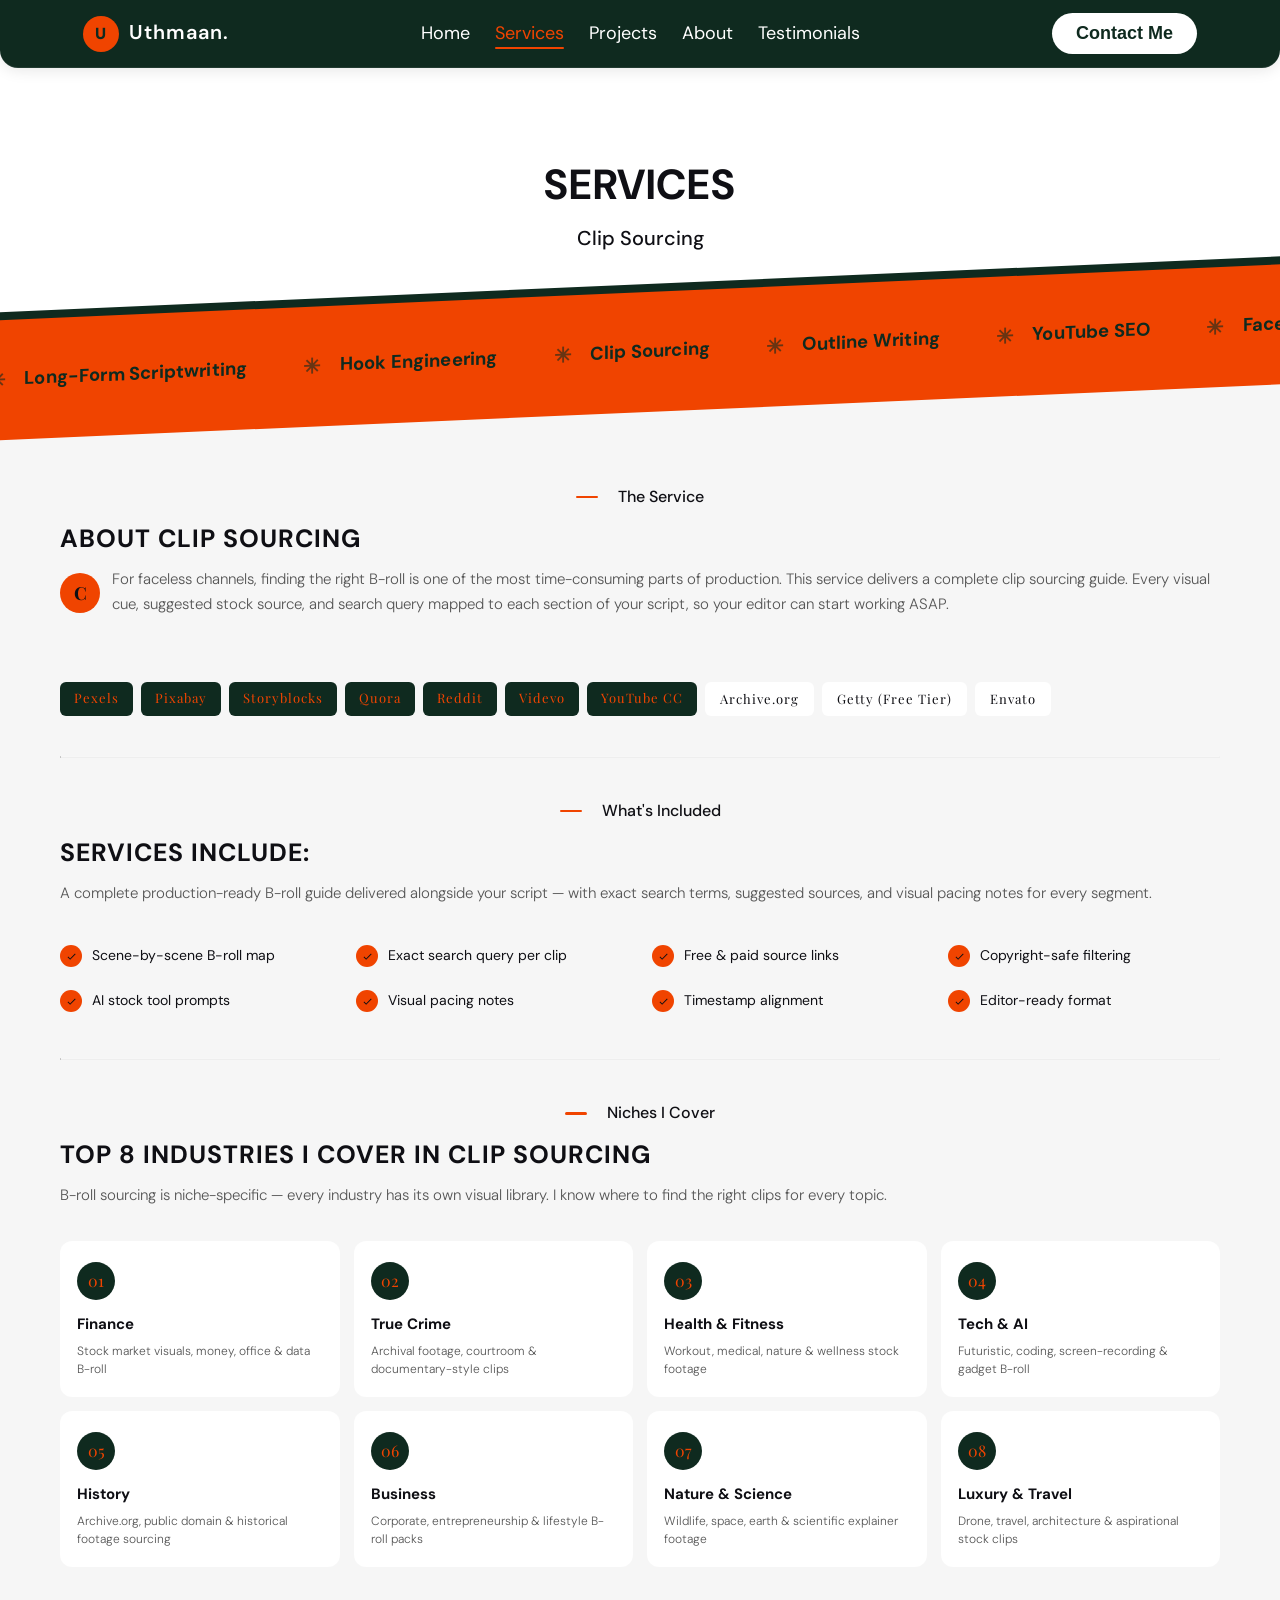
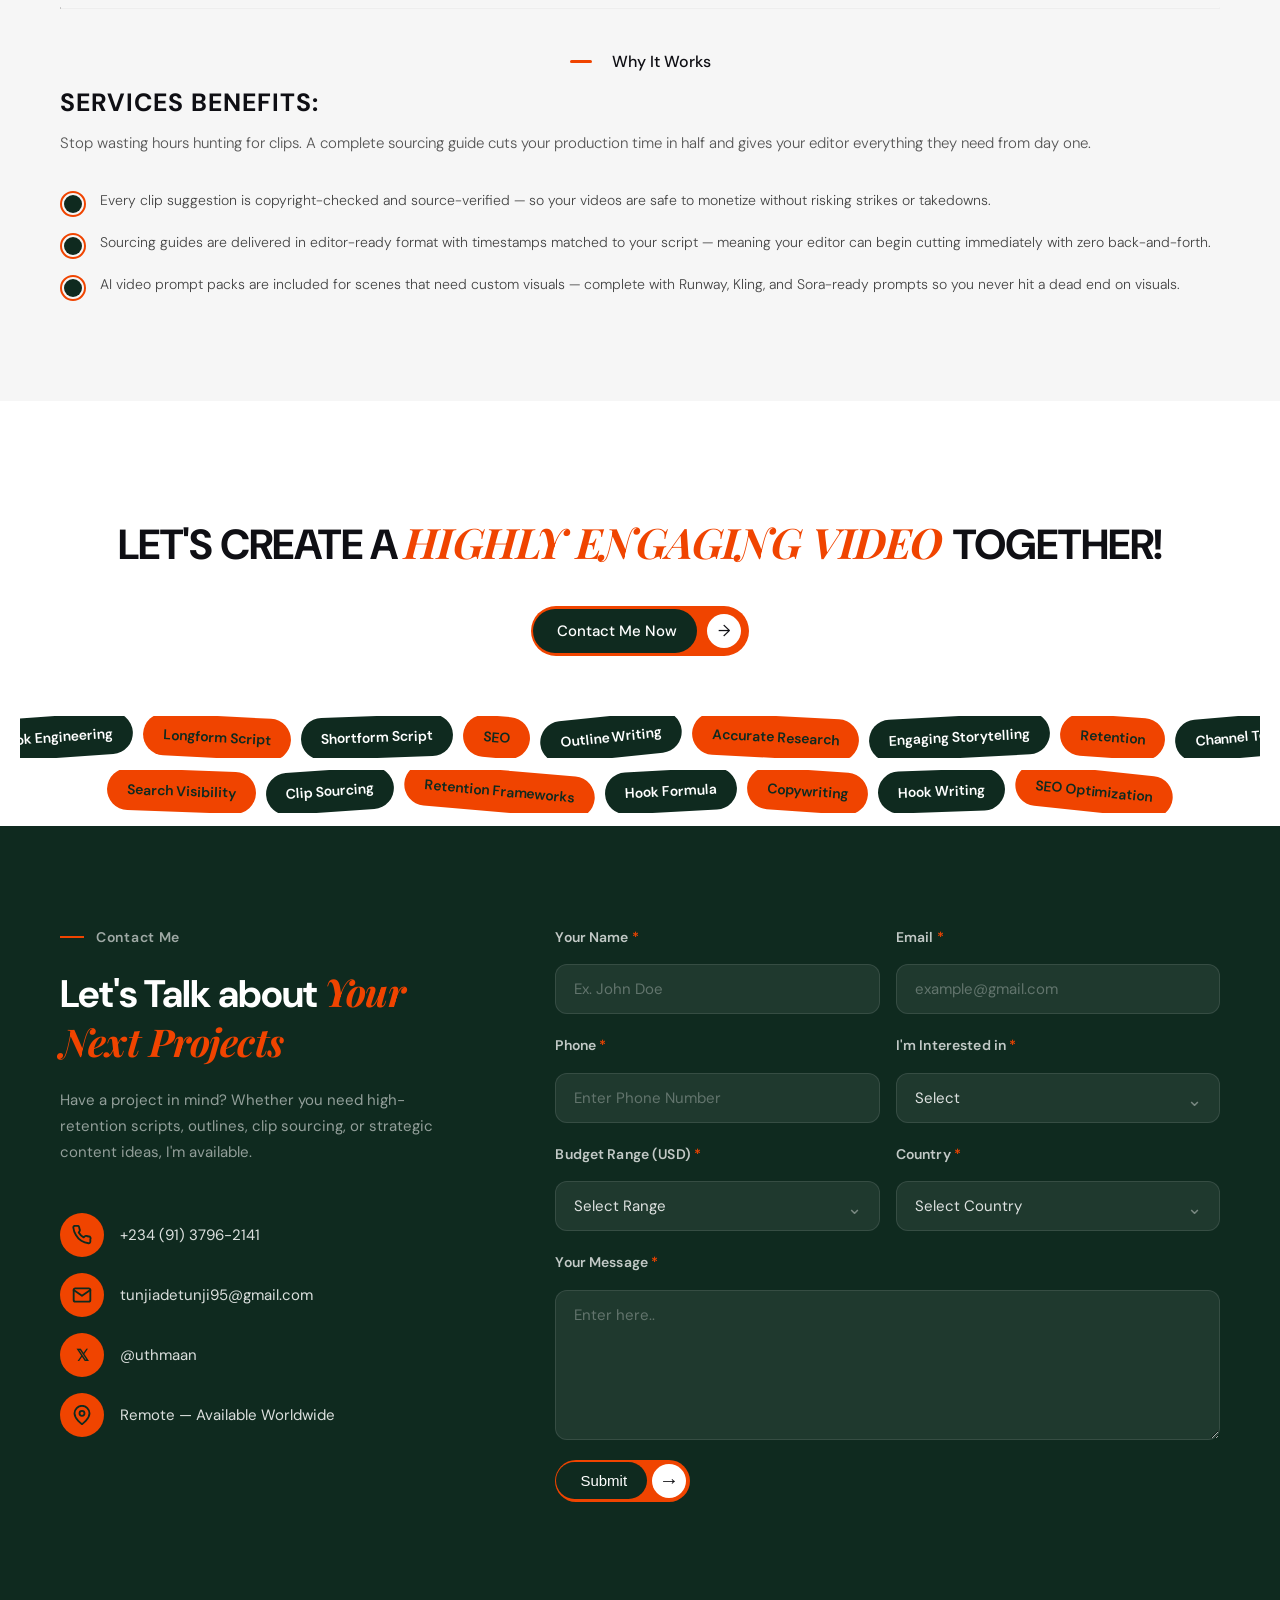
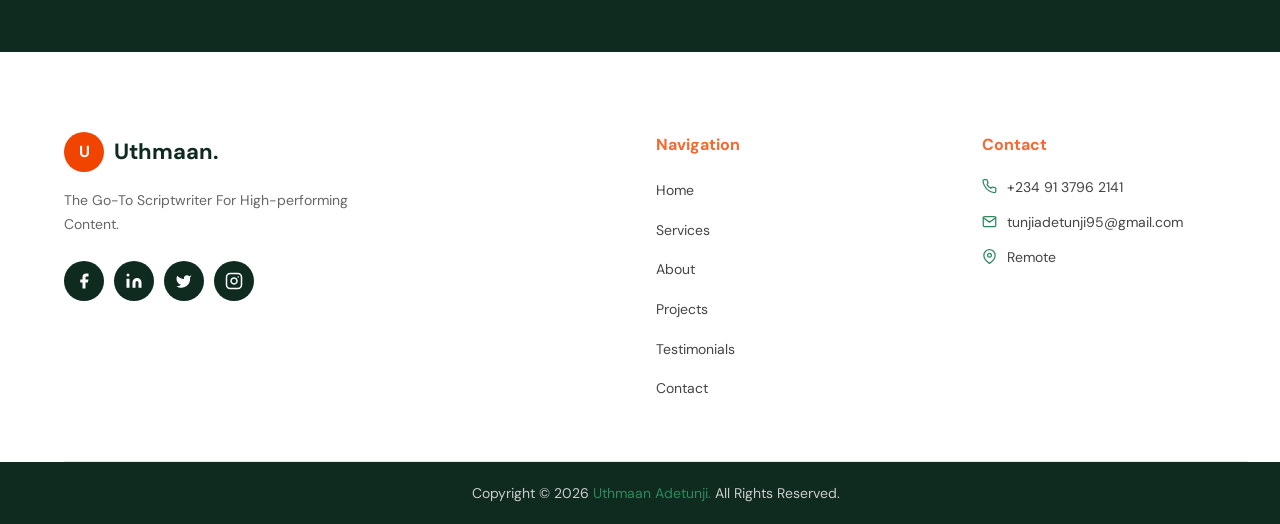
==== commit a50233a3: "making the website responsive" ====
--- a/clipsourcing.html
+++ b/clipsourcing.html
@@ -76,7 +76,7 @@
   <h2>About Clip Sourcing</h2>
   <div class="author-row">
     <div class="avatar">C</div>
-  <p class="lead-text">For faceless channels, finding the right B-roll is one of the most time-consuming parts of production. This service delivers a complete clip sourcing guide — every visual cue, suggested stock source, and search query mapped to each section of your script, so your editor can work instantly.</p>
+  <p class="lead-text">For faceless channels, finding the right B-roll is one of the most time-consuming parts of production. This service delivers a complete clip sourcing guide. Every visual cue, suggested stock source, and search query mapped to each section of your script, so your editor can start working ASAP.</p>
  </div>
 <!--Source Tag-->
 
@@ -204,9 +204,9 @@
       <p class="cd-label">
         <span class="cd-label-line"></span> Contact Me
       </p>
-      <h2 class="cd-heading">
-        Let's Talk for <em>Your<br>Next Projects</em>
-      </h2>
+      <h3 class="cd-heading">
+        Let's Talk about <em>Your<br>Next Projects</em>
+      </h3>
       <p class="cd-desc">
         Have a project in mind? Whether you need high-retention scripts,
         outlines, clip sourcing, or strategic content ideas, I'm available.
@@ -327,8 +327,7 @@
         Uthmaan.
       </div>
       <p class="footer-desc">
-        Since 2022, I've written 1,000+ YouTube scripts for 200+ creators across 
-        every niche, tripling their channels' average views and increasing retention.
+        The Go-To Scriptwriter For High-performing Content.
       </p>
       <div class="footer-socials">
         <a href="#" class="social-icon">
--- a/style.css
+++ b/style.css
@@ -273,7 +273,7 @@
   gap: 16px;
   flex-wrap:wrap;
   animation: fadeUp .6s .3s ease both;
-  
+  margin-bottom:50px;
 }
 .pill-btn {
   display: inline-flex;
@@ -344,7 +344,7 @@
 /*Hero Right */
 .hero-profile {
   position: relative;
-    display: flex;
+  display: flex;
     align-items: flex-end;
     justify-content: center;
     height: 560px;
@@ -422,25 +422,22 @@
 
 .services{
 position:relative;
-margin-top:120px;
-margin-left: -60px;
-margin-right:-60px;
+margin:0 auto;
 background:var(--bg);
 box-shadow: 0 -8px 12px -6px rgba(0, 0, 0, 0.12);
 padding-top:80px;
-padding-bottom:40px;
-margin-bottom:100px;
+padding-left: 64px;
+padding-right: 32px;
+max-width:1300px;
 }
 
 .home-service{
-  max-width:1300px;
   display:flex;
   justify-content:space-between;
   align-items:center;
-  margin-bottom:60px;
   flex-wrap:wrap;
   gap:20px;
-  padding:0 60px;
+ margin-bottom:20px;
 }
 .services-label{
   font-size:15px;
@@ -459,7 +456,6 @@
       background-color: var(--accent);
       flex-shrink:0;
 }
-
 .service-title{
   font-size:30px; 
   font-weight:700;
@@ -478,15 +474,13 @@
   display:grid;
   grid-template-columns:repeat(auto-fit, minmax(280px, 1fr));
   gap:30px;
-  margin-right:60px;
-  margin-left:60px;
-
-}
+ }
 .service-card{
   background-color:#f8fafc;
   border-radius:24px;
-  padding: 40px 30px;
+  padding: 30px 20px;
   transition: all 0.4s ease;
+  margin-bottom:50px;
 }
 .service-card:hover{
   transform:translateY(-20px);
@@ -570,14 +564,15 @@
 .about-home{
   background-color:var(--teal);
   color:white;
-  padding:100px 20px;
+  padding-top:80px;
+  padding-left:64px;
+  padding-right:32px;
   min-height:500px;
-  margin-right:-80px;
-  margin-left:-80px;
-}
+  max-width:1300px;
+  margin:0 auto;
+}
+
 .about-home-container{
-  max-width:1200px;
-  margin:0 auto;
   display:grid;
   grid-template-columns:1fr 1.1fr;
   gap:60px;
@@ -713,10 +708,11 @@
 /*Portfolio*/
 
 .portfolio-section {
-      padding: 100px 20px;
+      padding-top:80px;
+      padding-left:64px;
+      padding-right:32px;
       max-width: 1300px;
-      margin-right:-60px;
-      margin-left:-60px;
+      margin:0 auto;
       position:relative;
 
     }
@@ -725,10 +721,9 @@
       display: flex;
       justify-content: space-between;
       align-items: center;
-      margin-bottom: 60px;
+      margin-bottom: 20px;
       flex-wrap: wrap;
       gap: 20px;
-      padding:0 60px;
     }
 
     .portfolio-header-left {
@@ -777,120 +772,31 @@
       margin:0;
     }
 
-    .projects-grid {
-      display: grid;
-      grid-template-columns: repeat(2, 1fr);
-      gap: 30px;
-      margin-right:60px;
-      margin-left:60px;
-    }
-    .project-card {
-      background: white;
-      border-radius: 24px;
-      overflow: hidden;
-      border:1px solid var(--border);
-      box-shadow: 0 10px 30px rgba(0, 0, 0, 0.08);
-      transition: all 0.4s ease;
-    }
-
-    .project-card:hover {
-      transform: translateY(-12px);
-      box-shadow: 0 20px 40px rgba(0, 0, 0, 0.12);
-    }
-    .mockup-container {
-      position: relative;
-      height: 260px;
-      border-radius: 16px;
-      background: var(--bg);
-      padding: 20px;
+    .project-list{
       display: flex;
-      align-items: center;
-      justify-content: center;
-      overflow: hidden;
-    }
-.mockup {
-      width: 100%;
-      height:100%;
-      box-shadow: 0 15px 35px rgba(0, 0, 0, 0.15);
-      border-radius:8px;
-    }
-
-    .project-info {
-      padding: 24px;
-    }
-.project-tags {
-      display: flex;
-      gap: 10px;
-      margin-bottom: 16px;
-      flex-wrap: wrap;
-    }
-
-    .portfolio-tag {
-      background-color: #fef3c7;
-      color: var(--accent-light);
-      padding: 4px 12px;
-      border-radius: 50px;
-      font-size: 13px;
-      font-weight: 600;
-    }
-    .project-title {
-      font-size: 20px;
-      font-weight: 700;
-      color: #111827;
-      margin-bottom: 12px;
-      line-height:1.3;
-    }
-
-    .project-desc {
-      color: #64748b;
-      line-height: 1.7;
-      margin-bottom: 20px;
-      font-size:14px;
-    }
-    .portfolio-check{
-      display:flex;
-      justify-content:space-between;
-      align-items:center;
-      gap:8px;
-    }
-.project-category {
-      font-size: 13px;
-      color: var(--teal-light);
-      font-weight: 500;
-    }
-    .project-readmore{
-      display:inline-block;
-      flex-shrink:0;
-    }
-    .project-readmore a {
-      display:flex;
-      align-items:center;
-      justify-content:center;
-      width:36px;
-      height:36px;
-      text-decoration:none;
-      color:var(--accent);
-      background:var(--teal);
-      border-radius:50%;
-      transition: all 0.3s ease;
-     flex-shrink:0;
-    }
-     .project-readmore a:hover{
-     color:var(--teal);
-     background:var(--accent);
-     transform: scale(1.08);
-     box-shadow: 0 10px 25px rgba(20, 184, 166, 0.45);
-     }
-
+      gap: 24px;
+      overflow-x: auto;
+      scroll-snap-type: x mandatory;
+      scroll-padding-left: 60px;
+      padding: 12px 32px;
+      -webkit-overflow-scrolling: touch;
+      scrollbar-width: none;
+      margin-bottom:50px;
+    }
+    .project-list::-webkit-scrollbar { 
+      display: none; 
+    }
 
 /*  TESTIMONIALS */
 .testimonials-section {
       background: #f0ede8;
-      padding: 100px 40px;
-      margin-right:-80px;
-      margin-left:-80px;
+      padding-top:80px;
+      padding-right:32px;
+      padding-left:64px;
+      margin:0 auto;
       text-align: center;
       overflow: hidden;
+      max-width:1300px;
     }
  
     .section-label {
@@ -901,7 +807,7 @@
       font-size: 16px;
       font-weight: 500;
       color: var(--text);
-      margin-bottom: 14px;
+      margin-bottom: 8px;
     }
  
     .section-label::before {
@@ -1028,6 +934,7 @@
       justify-content: center;
       gap: 14px;
       margin-top: 36px;
+      margin-bottom:50px;
     }
  
     .nav-btn {
@@ -1052,24 +959,22 @@
     /*Contact */
 
    .contact-section {
-    padding: 100px 20px;
+    padding-top:80px;
+    padding-left:64px;
+    padding-right:32px;
     background: #ffffff;
-   margin-right:-60px;
-   margin-left:-60px;
-   position:relative;
+    margin:0 auto;
+    position:relative;
+    max-width: 1300px;
   
 }
 
   .contact-container {
-    max-width: 1300px;
-    margin:0 auto;
-    padding:0 60px;
     display: grid;
     grid-template-columns: 1fr 1.2fr;
     gap: 60px;
     align-items: start;
   }
-
 
   .contact-label{
     color: var(--accent);
@@ -1097,6 +1002,8 @@
 
   .contact-highlight {
     color: var(--accent);
+     font-family: 'Playfair Display', serif;
+     font-style: italic;
   }
 
   .contact-description {
@@ -1195,7 +1102,8 @@
   padding: 1px;
   cursor: pointer;
   text-decoration: none;
-  transition: background .2s,
+  transition: background .2s,;
+  margin-bottom:50px
 }
 
 .submit-btn .text-area {
@@ -1243,13 +1151,42 @@
 .submit-btn.sending .arrow {
   display: none;         
 }
+.alert-box{
+  display:none;
+  position:fixed;
+  top:50%;
+  left:50%;
+  transform:translate(-50%, -50%);
+  background:#fff;
+  padding:20px;
+  border-radius:10px;
+  box-shadow:0 0 15px rgba(0,0,0,0.3);
+  text-align:center;
+  z-index:1000;
+}
+
+.alert-box button{
+  margin-top:10px;
+  padding:8px 20px;
+  cursor:pointer;
+}
+.alert-backdrop {
+  display: none;
+  position: fixed;
+  inset: 0;
+  background: rgba(0, 0, 0, 0.5);
+  z-index: 999; /* just below alert-box which is 1000 */
+}
 /*FAQ*/
 .faq-section {
     background: var(--teal);
     color: white;
-    padding: 100px 20px;
-  margin-right:-80px;
-  margin-left:-80px;
+    padding-top: 80px;
+    padding-left:64px;
+    padding-right:32px;
+  margin-bottom:0 auto;
+  padding-bottom:60px;
+  max-width:1300px;
 }
 
   .faq-header {
@@ -1278,7 +1215,7 @@
   .faq-container {
     max-width: 900px;
     margin: 0 auto;
-  }
+   }
 
   .faq-item {
     background: #1a3a2e;
@@ -1287,7 +1224,8 @@
     overflow: hidden;
     transition: all 0.3s ease;
   }
-
+ 
+  
   .faq-question {
     padding: 22px 28px;
     display: flex;
@@ -1329,7 +1267,11 @@
   /*Footer*/
   .footer {
   background: #fff;
-  padding: 100px 80px 0;
+  padding-top:80px;
+  padding-right:32px;
+  padding-left:64px;
+  margin:0 auto;
+  max-width:1300px;
   font-family: 'DM Sans', sans-serif;
 }
 
@@ -1442,7 +1384,8 @@
 
 .footer-bottom {
   background:var(--teal);
-  margin:0 -160px -60px;
+margin-right:-80px;
+margin-left:-80px;
   padding: 20px 80px;
   text-align:center;
 }
@@ -1471,6 +1414,7 @@
 
 /*Responsive*/
 /*TABLET*/
+
 
 @media(max-width: 1024px){
 .navbar{
@@ -1639,6 +1583,7 @@
     }
   .hero-buttons { 
     justify-content: center; 
+
 }
   .hero-profile {
     height: 360px;
@@ -1671,42 +1616,27 @@
 
   /* SERVICES */
   .services { 
-    margin-left: -20px;
-    margin-right: -20px; 
-    margin-top: 60px; 
-    padding-top: 60px; 
-    margin-bottom: 60px; 
+    padding: 60px 20px 40px;
 }
   .home-service { 
-    padding: 0 20px; 
+    padding: 60px 20px; 
     flex-direction: column;
-     align-items: flex-start; 
-     gap: 16px; 
-     margin-bottom: 40px; 
-    }
+    align-items: flex-start; 
+    gap: 16px; 
+    margin-bottom: 20px; 
+  }
   .service-title { 
     font-size: 24px;
  }
-  .service-button {
-     margin-right: 0; 
-    }
   .services-catalogue { 
     grid-template-columns: 1fr; 
-    margin-left: 20px;
-    margin-right: 20px;
-    gap: 20px; 
-    }
-  .service-card { 
-    padding: 28px 20px; 
-}
+   gap: 16px; 
+    }
   .service-card h3 { 
     font-size: 20px; 
 }
 
   /* ABOUT */
-  .about-home { 
-    margin-left: -20px; 
-}
   .about-home-container { 
     grid-template-columns: 1fr; 
     gap: 40px; 
@@ -1746,13 +1676,12 @@
 
   /* PORTFOLIO */
   .portfolio-section { 
-    margin-left: -20px; 
-    margin-right: -20px; 
-    padding: 60px 0; 
+   padding: 60px 20px 40px;
 }
   .portfolio-header { 
     padding: 0 20px; 
 }
+
   .portfolio-header h2 { 
     font-size: 28px;
      padding-left: 0; 
@@ -1760,21 +1689,10 @@
   .portfolio-label { 
     padding-left: 0; 
 }
-  .projects-grid { 
-    grid-template-columns: 1fr;
-     margin-left: 20px; 
-     margin-right: 20px; 
-     gap: 20px; 
-    }
-  .mockup-container { 
-    height: 200px; 
-}
-  .project-info { 
-    padding: 16px; 
-}
-  .project-title { 
-    font-size: 17px; 
-}
+
+   #scriptCard { 
+      flex: 0 0 300px;
+      }
 
   /* TESTIMONIALS */
   .testimonials-section { 
@@ -1800,22 +1718,52 @@
 }
 
   /* CONTACT */
-  .contact-section { margin-left: -20px; margin-right: -20px; padding: 60px 0; }
-  .contact-container { grid-template-columns: 1fr; padding: 0 20px; gap: 40px; }
-  .contact-info h2 { font-size: 26px; }
-  .form-row { grid-template-columns: 1fr; }
+  .contact-section { 
+     padding: 60px 20px 40px;
+  }
+  .contact-container {
+     grid-template-columns: 1fr; 
+     padding: 0 40px; 
+     gap: 40px; 
+    }
+  .contact-info h2 { 
+    font-size: 26px; 
+  }
+  .form-row { 
+    grid-template-columns: 1fr;
+   }
 
   /* FAQ */
-  .faq-section { margin-left: -20px; margin-right: -20px; padding: 60px 20px; }
-  .faq-header h2 { font-size: 1.8rem; }
-  .faq-question { font-size: 0.95rem; padding: 16px 18px; }
-  .faq-answer { padding: 0 18px 18px; font-size: 0.95rem; }
+  .faq-section { 
+    padding: 60px 40px;
+   }
+  .faq-header h2 {
+     font-size: 1.8rem; 
+    }
+  .faq-question { 
+    font-size: 0.95rem;
+     padding: 16px 18px; 
+    }
+  .faq-answer { 
+    padding: 0 18px 18px; 
+    font-size: 0.95rem; 
+  }
 
   /* FOOTER */
-  .footer { padding: 60px 20px 0; }
-  .footer-top { grid-template-columns: 1fr; gap: 40px; }
-  .footer-desc { max-width: 100%; }
-  .footer-bottom { padding: 20px; }
+  .footer { 
+    padding: 60px 20px 40px; 
+  }
+  .footer-top { 
+    grid-template-columns: 1fr; 
+    gap: 40px; 
+  }
+  .footer-desc { 
+    max-width: 100%; 
+  }
+  .footer-bottom { 
+    padding: 20px 0;
+    font-size:12px;
+  }
 }
 
 /*SMALL MOBILE SCREEN*/
@@ -1823,27 +1771,59 @@
     .hero{
         padding-top:0;
     }
-  .hero h1 { font-size: 24px; }
-  .hero-profile { height: 300px; }
-  .hero-img { width: 180px; height: 250px; }
-  .bg-shape { width: 180px; height: 130px; top: 170px; }
-  .tag.script  { font-size: 11px; padding: 6px 10px; }
-  .tag.outline { font-size: 11px; padding: 6px 10px; }
-
-  .pill-btn .text-area { font-size: 13px; padding: 9px 14px 9px 18px; }
-  .pill-btn .icon-outer { width: 38px; height: 38px; }
-  .pill-btn .icon-inner { width: 28px; height: 28px; }
-
-  .right-side h2 { font-size: 22px; }
-  .stat-item h4 { font-size: 24px; }
-
-  .portfolio-header h2 { font-size: 24px; }
-  .faq-header h2 { font-size: 1.5rem; }
-
-  .card.center { width: calc(100vw - 32px); }
-  .footer-bottom{
-    margin-left:-60px;
-     margin-right:-60px;
-     padding:20px 20px 0;
-  }
-}
+  .hero h1 { 
+    font-size: 24px;
+   }
+  .hero-profile { 
+    height: 300px;
+   }
+  .hero-img { 
+    width: 180px; 
+    height: 250px; 
+  }
+  .bg-shape { 
+    width: 180px; 
+    height: 130px; 
+    top: 170px; 
+  }
+  .tag.script  {
+     font-size: 11px; 
+     padding: 6px 10px;
+     }
+  .tag.outline {
+     font-size: 11px; 
+     padding: 6px 10px;
+     }
+
+  .pill-btn .text-area {
+     font-size: 13px; 
+     padding: 9px 14px 9px 18px;
+     }
+  .pill-btn .icon-outer { 
+    width: 38px; 
+    height: 38px;
+   }
+  .pill-btn .icon-inner { 
+    width: 28px; 
+    height: 28px;
+   }
+
+  .right-side h2 {
+     font-size: 22px; 
+    }
+  .stat-item h4 { 
+    font-size: 24px; 
+  }
+
+  .portfolio-header h2 { 
+    font-size: 24px; 
+  }
+  .faq-header h2 {
+     font-size: 1.5rem; 
+    }
+
+  .card.center { 
+    width: calc(100vw - 32px);
+   }
+
+}
--- a/clipsourcing.css
+++ b/clipsourcing.css
@@ -212,7 +212,8 @@
     .page-body{
         padding:60px 28px;
     }
-    h2{font-size: 22px;
+    h2{
+        font-size: 22px;
     }
     .lead-text{
         font-size:14px;
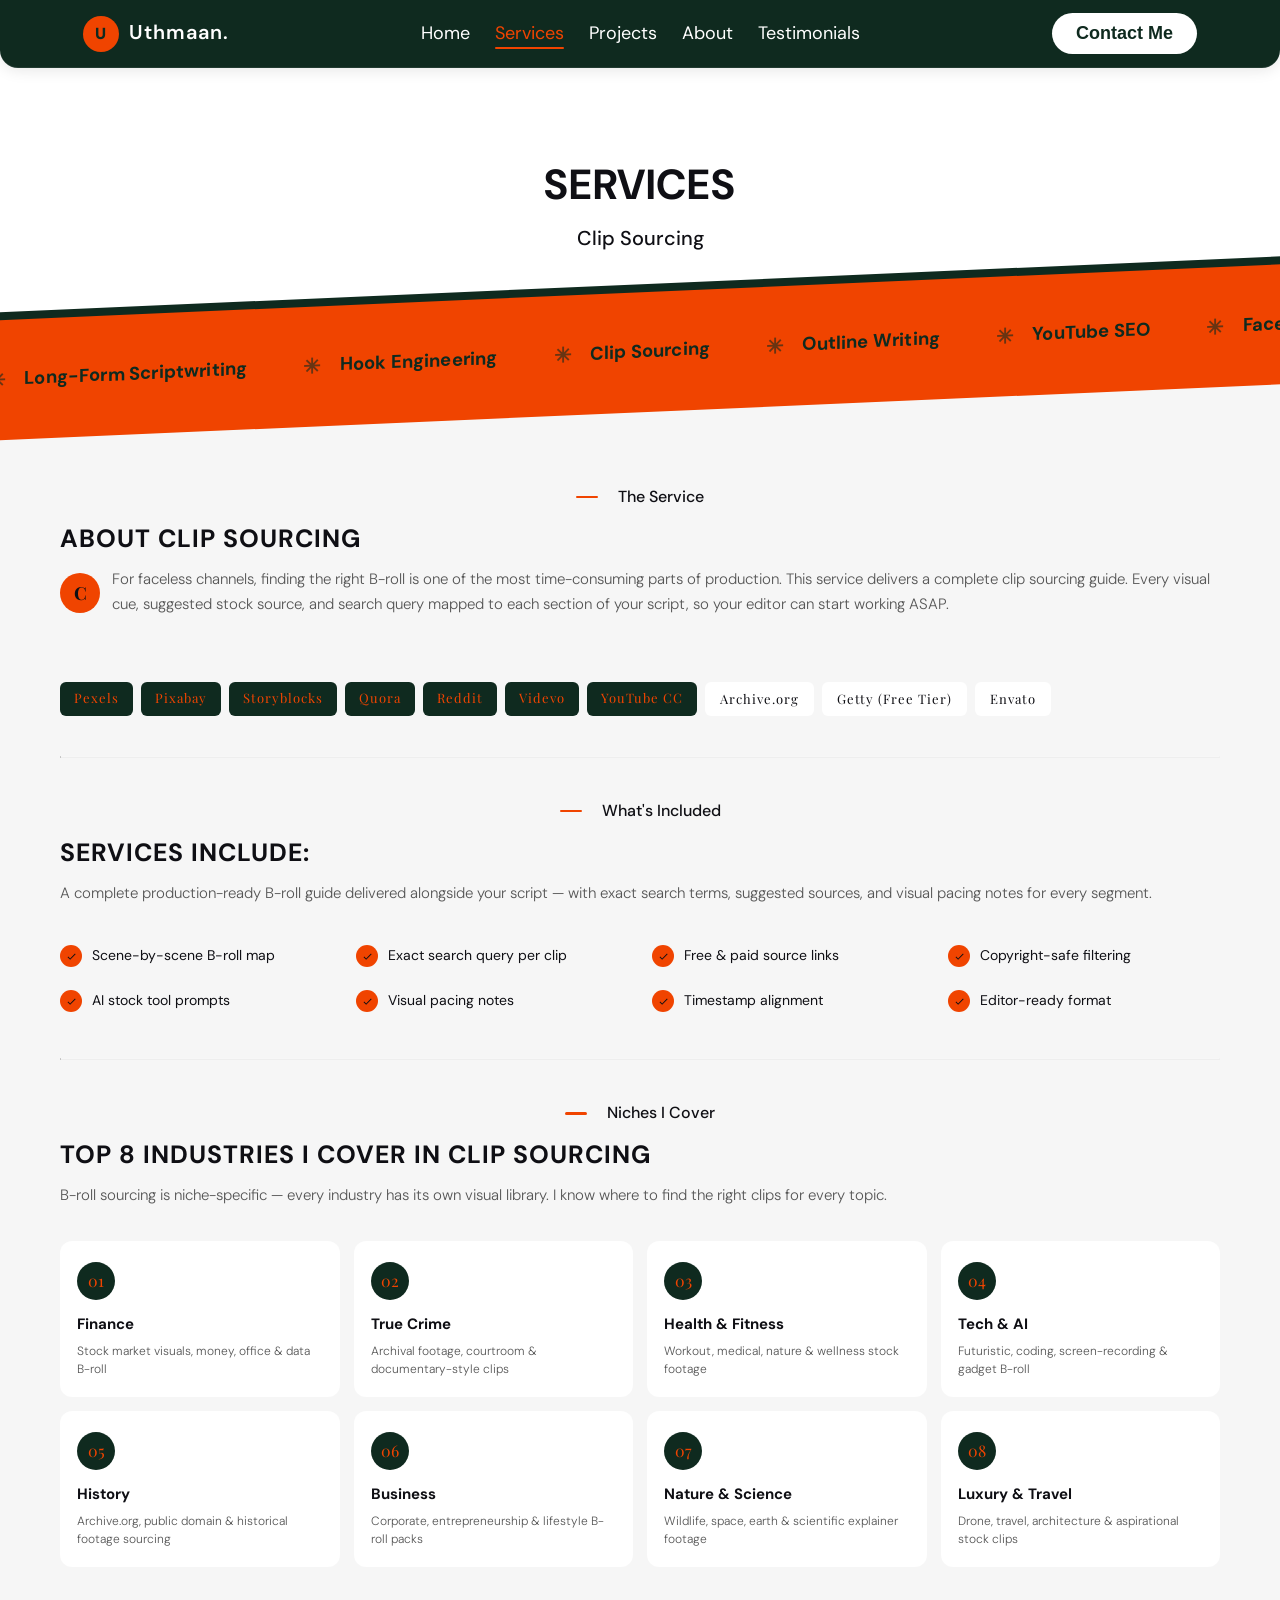
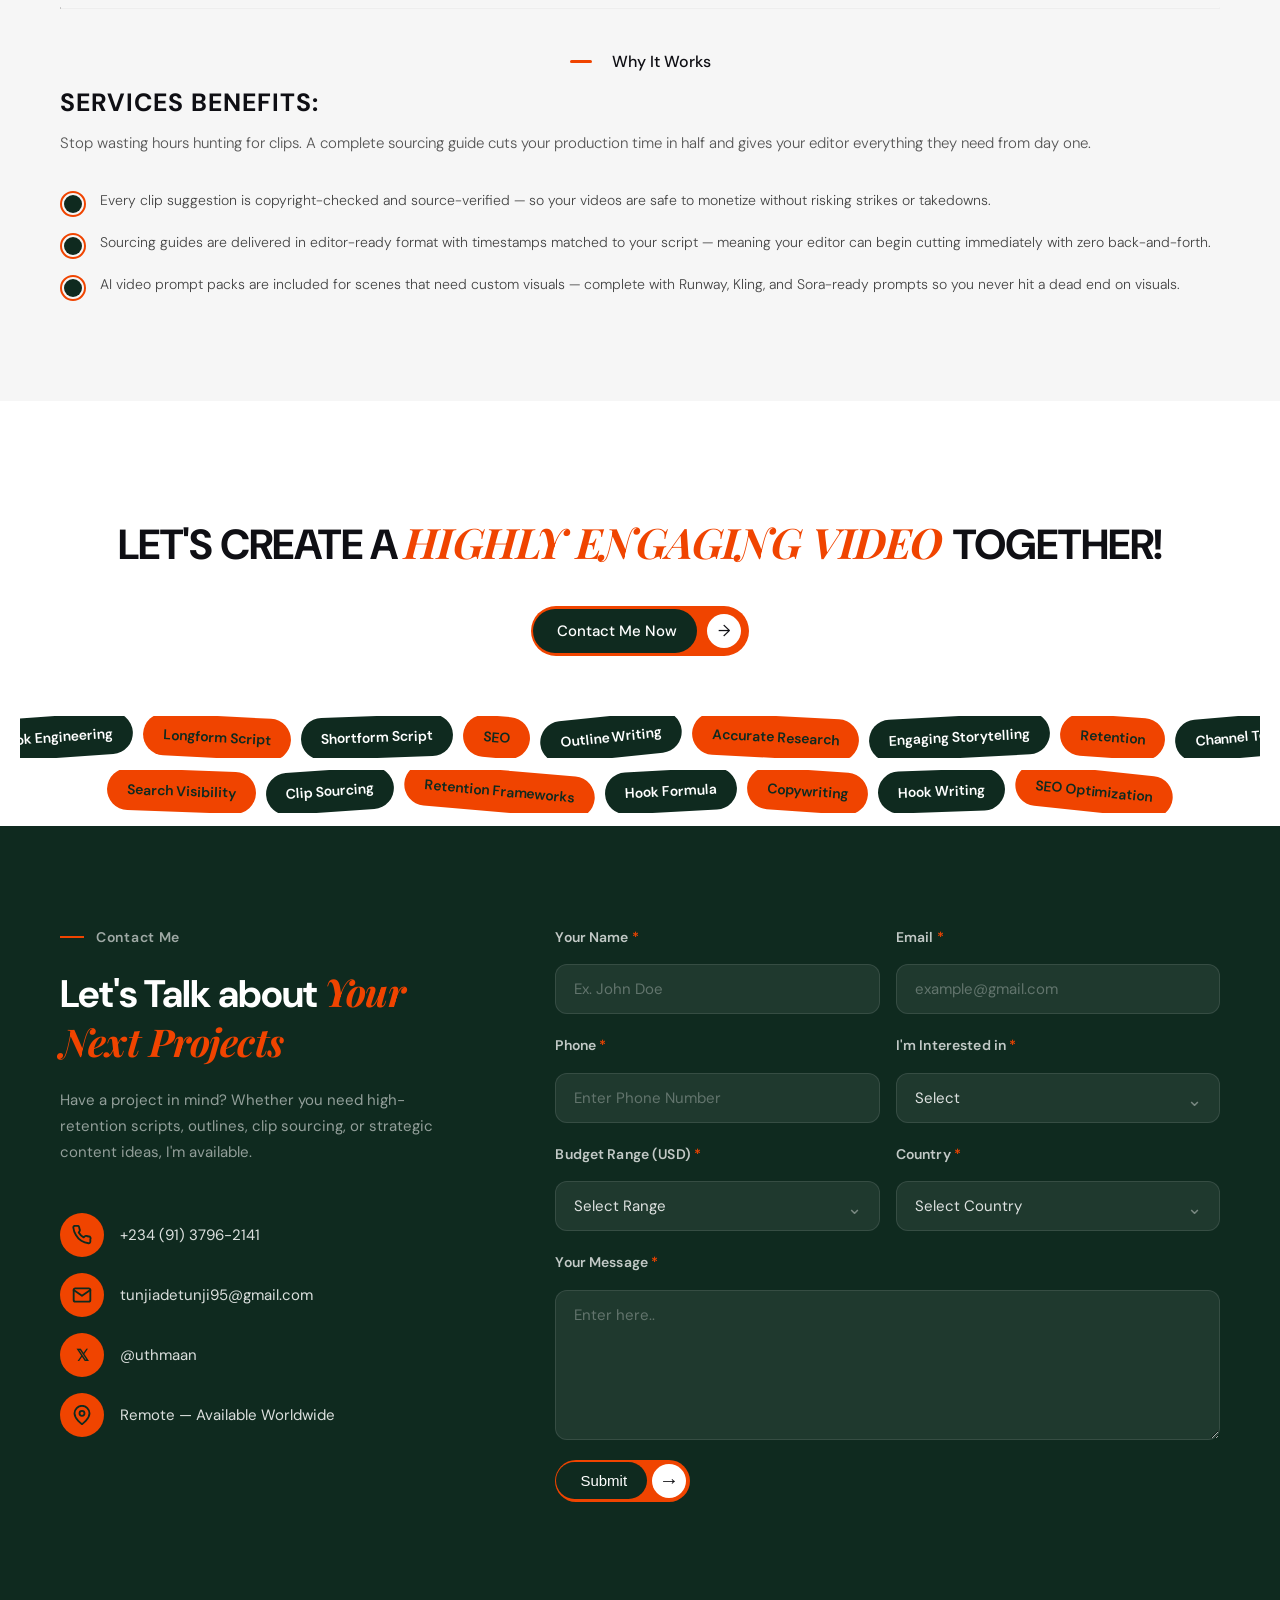
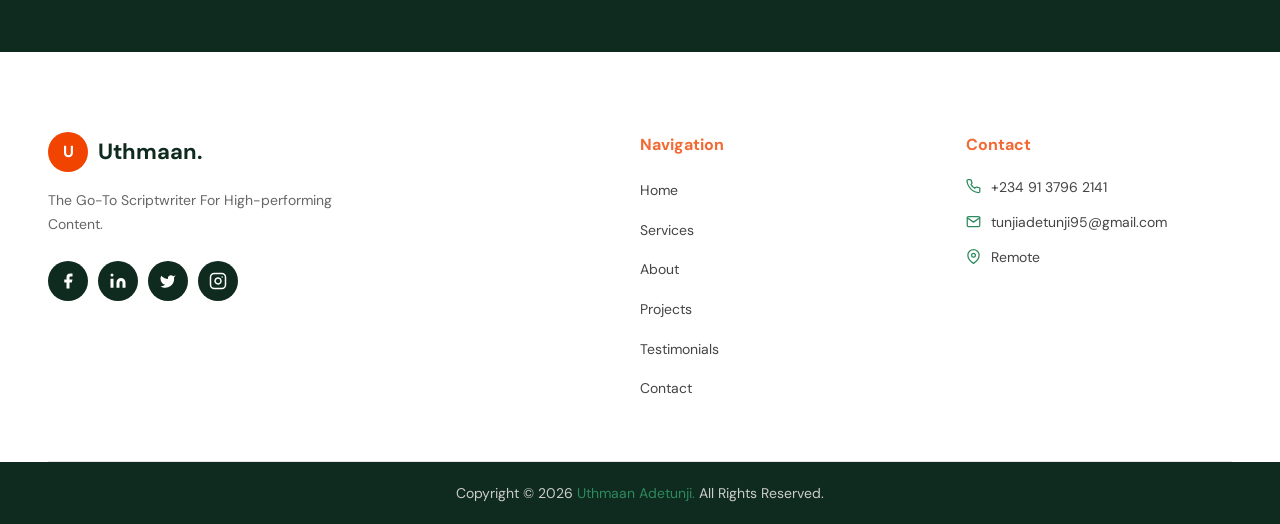
==== commit 6c031878: "add formspress to the contact form so the website owner can receive clients' messages. remove the mo" ====
--- a/clipsourcing.html
+++ b/clipsourcing.html
@@ -240,7 +240,7 @@
  
     <!-- Right: form -->
     <div class="cd-right reveal">
-      <form id="contactForm" class="cd-form" novalidate>
+      <form id="contactForm" class="cd-form" action="https://formspree.io/f/mlgkvgan" method="POST">
  
         <div class="cd-form-row">
           <div class="cd-form-group">
@@ -317,6 +317,13 @@
     </div>
   </div>
 </section>
+<!--Custom Alert-->
+<div class="alert-backdrop" id="alertBackdrop"></div>
+<div class="alert-box" id="customAlert">
+  <h3 id="alertTitle">Uthmaan Adetunji</h3>
+    <p id="alertMessage"></p>
+    <button type="button" onclick="closeAlert()">Ok</button>
+  </div>
 
 <!--Footer-->
 <footer class="footer reveal">
--- a/style.css
+++ b/style.css
@@ -19,6 +19,7 @@
 }
 html{
   scroll-behavior:smooth;
+  max-width:100%;
 }
 body {
   background: var(--bg);
@@ -45,7 +46,7 @@
   position:sticky;
   height:68px;
   border-radius:0 0 18px 18px;
-  
+
 }
 
 .logo {
@@ -182,25 +183,14 @@
 .mobile-nav ul li a:hover { 
     color: var(--accent-light); 
 }
-.mobile-nav .mobile-cta {
-  display: block;
-  margin: 16px 28px 0;
-  padding: 12px;
-  background: var(--accent);
-  color: #fff;
-  text-align: center;
-  border-radius: 50px;
-  font-weight: 700;
-  text-decoration: none;
-}
  
 /*HERO Left*/
 .hero {
   padding-top:80px;
   max-width:1300px;
   margin: 0 auto;
-  padding-left: 64px;
-  padding-right: 32px;
+  padding-left: 48px;
+  padding-right: 48px;
 }
 .hero-body{
 display:grid;
@@ -426,8 +416,8 @@
 background:var(--bg);
 box-shadow: 0 -8px 12px -6px rgba(0, 0, 0, 0.12);
 padding-top:80px;
-padding-left: 64px;
-padding-right: 32px;
+padding-left: 48px;
+padding-right: 48px;
 max-width:1300px;
 }
 
@@ -565,8 +555,8 @@
   background-color:var(--teal);
   color:white;
   padding-top:80px;
-  padding-left:64px;
-  padding-right:32px;
+  padding-left:48px;
+  padding-right:48px;
   min-height:500px;
   max-width:1300px;
   margin:0 auto;
@@ -709,8 +699,8 @@
 
 .portfolio-section {
       padding-top:80px;
-      padding-left:64px;
-      padding-right:32px;
+      padding-left:48px;
+      padding-right:48px;
       max-width: 1300px;
       margin:0 auto;
       position:relative;
@@ -791,9 +781,8 @@
 .testimonials-section {
       background: #f0ede8;
       padding-top:80px;
-      padding-right:32px;
-      padding-left:64px;
-      margin:0 auto;
+      padding-right:48px;
+      padding-left:48px;
       text-align: center;
       overflow: hidden;
       max-width:1300px;
@@ -837,7 +826,7 @@
  
     .carousel-wrapper {
       position: relative;
-      width: 100%;
+      width:100%;
       overflow: hidden;
     }
  
@@ -960,8 +949,8 @@
 
    .contact-section {
     padding-top:80px;
-    padding-left:64px;
-    padding-right:32px;
+    padding-left:48px;
+    padding-right:48px;
     background: #ffffff;
     margin:0 auto;
     position:relative;
@@ -1182,8 +1171,8 @@
     background: var(--teal);
     color: white;
     padding-top: 80px;
-    padding-left:64px;
-    padding-right:32px;
+    padding-left:48px;
+    padding-right:48px;
   margin-bottom:0 auto;
   padding-bottom:60px;
   max-width:1300px;
@@ -1268,8 +1257,8 @@
   .footer {
   background: #fff;
   padding-top:80px;
-  padding-right:32px;
-  padding-left:64px;
+  padding-right:48px;
+  padding-left:48px;
   margin:0 auto;
   max-width:1300px;
   font-family: 'DM Sans', sans-serif;
@@ -1384,9 +1373,8 @@
 
 .footer-bottom {
   background:var(--teal);
-margin-right:-80px;
-margin-left:-80px;
-  padding: 20px 80px;
+  margin: 0 -64px -80px -64px;
+  padding: 20px 64px;
   text-align:center;
 }
 
@@ -1419,12 +1407,16 @@
 @media(max-width: 1024px){
 .navbar{
     padding:0 24px;
+    
 }
 .logo{
     padding-left:0;
 }
 .btn-contact{
     margin-right:0;
+}
+.mobile-cta{
+  display:none;
 }
 .hero{
     padding-left: 32px; 
@@ -1445,28 +1437,14 @@
   .bg-shape { 
     width: 300px; 
     top: 260px; 
-    left: 30px; 
+    left: 70px; 
 }
   .tag.script { 
-    right: 20px; 
-    top: 240px; 
-}
-.services { 
-    margin-left: -32px; 
-    margin-right: -32px; 
-}
-  .services-catalogue { 
-    margin-left: 32px; 
-    margin-right: 32px; 
+    right: 50px; 
+    top: 260px; 
 }
   .home-service {
      padding: 0 32px;
-}
-
-
-  .about-home { 
-    margin-left: -32px; 
-    margin-right: -32px; 
 }
   .about-home-container { 
     gap: 40px; 
@@ -1482,10 +1460,6 @@
     font-size: 32px;
  }
 
- .portfolio-section { 
-    margin-left: -32px; 
-    margin-right: -32px; 
-}
   .portfolio-header { 
     padding: 0 32px; 
 }
@@ -1494,8 +1468,7 @@
     margin-right: 32px; 
 }
 .testimonials-section { 
-    margin-left: -32px; 
-    margin-right: -32px; 
+  
     padding: 80px 24px; 
 }
   .card.center { 
@@ -1505,10 +1478,6 @@
     width: 300px; 
 }
 
-  .contact-section { 
-    margin-left: -32px; 
-    margin-right: -32px; 
-}
   .contact-container { 
     padding: 0 32px; 
     gap: 40px; 
@@ -1517,11 +1486,6 @@
     font-size: 30px; 
 }
 
-  .faq-section { 
-    margin-left: -32px; 
-    margin-right: -32px; 
-}
-
   .footer { 
     padding: 60px 40px 0; 
     
@@ -1530,13 +1494,13 @@
     gap: 40px; 
 }
 .footer-bottom{
-  margin: 0 -160px -60px;
+  margin: 0 -40px -60px;
 }
   
 }
 
 /*MOBILE*/
-@media(max-width:768px){
+@media(max-width:900px){
     /* NAV */
   .navbar { 
     padding: 0 16px; 
@@ -1565,17 +1529,42 @@
 
   /* HERO */
   .hero { 
-    padding: 40px 20px 20px; 
+    padding: 70px 20px 20px; 
 }
   .hero-body {
     grid-template-columns: 1fr;
     text-align: center;
   }
+
+   .hero-img { 
+    width: 100%; 
+    height: auto; 
+}
+  .bg-shape { 
+    width: 350px; 
+    height: 250px; 
+    top: 150px; 
+    left: 50%; 
+    transform: translateX(-50%);
+ }
+  .tag.script  {
+     font-size: 11px; 
+     padding: 6px 10px;
+    right: 220px; 
+    top: 180px; 
+}
+  .tag.outline {
+     left: 200px; 
+    bottom: 60px; 
+     font-size: 11px; 
+     padding: 6px 10px;
+     }
   .hero h1 { 
     font-size: 28px; 
 }
   .hello-badge { 
     font-size: 0.85rem;
+    margin-top:30px;
  }
   .hero-description {
      font-size: 0.95rem; 
@@ -1590,29 +1579,6 @@
     margin-top: 0;
     order: -1;
   }
-  .hero-img { 
-    width: 220px; 
-    height: 300px; 
-}
-  .bg-shape { 
-    width: 220px; 
-    height: 160px; 
-    top: 200px; 
-    left: 50%; 
-    transform: translateX(-50%);
- }
-  .tag.script  { 
-    right: 10px; 
-    top: 180px; 
-    font-size: 13px; 
-    padding: 8px 14px; 
-}
-  .tag.outline { 
-    left: 10px; 
-    bottom: 60px; 
-    font-size: 13px; 
-    padding: 8px 14px; 
-}
 
   /* SERVICES */
   .services { 
@@ -1647,18 +1613,18 @@
     margin-bottom: 160px; 
 }
   .circle-graphic { 
-    width: 200px; 
-    height: 200px; 
+    width: 300px; 
+    height: 300px; 
 }
   .monogram { 
     font-size: 70px; 
 }
-  .tag1 { bottom: -30px;  left: 0; font-size: 11px; padding: 6px 12px; }
-  .tag2 { bottom: -30px;  right: 0; font-size: 11px; padding: 6px 12px; }
-  .tag3 { bottom: -65px;  left: 0; font-size: 11px; padding: 6px 12px; }
-  .tag4 { bottom: -65px;  right: 0; font-size: 11px; padding: 6px 12px; }
-  .tag5 { bottom: -100px; left: 0; font-size: 11px; padding: 6px 12px; }
-  .tag6 { bottom: -100px; right: 0; font-size: 11px; padding: 6px 12px; }
+  .tag1 { bottom: -30px;  left: 200px; font-size: 11px; padding: 6px 12px; }
+  .tag2 { bottom: -30px;  right: 200px; font-size: 11px; padding: 6px 12px; }
+  .tag3 { bottom: -65px;  left: 210px; font-size: 11px; padding: 6px 12px; }
+  .tag4 { bottom: -65px;  right: 210px; font-size: 11px; padding: 6px 12px; }
+  .tag5 { bottom: -100px; left: 200px; font-size: 11px; padding: 6px 12px; }
+  .tag6 { bottom: -100px; right: 200px; font-size: 11px; padding: 6px 12px; }
   .tag7 { bottom: -135px; left: 50%; transform: translateX(-50%); font-size: 11px; padding: 6px 12px; }
 
   .right-side h2 { 
@@ -1666,6 +1632,7 @@
 }
   .right-side p  { 
     font-size: 15px; 
+    max-width:800px;
 }
   .stats { 
     gap: 24px; 
@@ -1692,12 +1659,11 @@
 
    #scriptCard { 
       flex: 0 0 300px;
+      max-width:400px;
       }
 
   /* TESTIMONIALS */
   .testimonials-section { 
-    margin-left: -20px; 
-    margin-right: -20px; 
     padding: 60px 16px; 
 }
   .section-title        { 
@@ -1766,8 +1732,37 @@
   }
 }
 
+@media(max-width:768px){
+
+
+.tag.script  {
+    font-size: 11px; 
+    padding: 6px 10px;
+    right: 120px; 
+    top: 180px; 
+}
+  .tag.outline {
+    left: 120px; 
+    bottom: 60px; 
+    font-size: 11px; 
+    padding: 6px 10px;
+     }
+
+  .tag1 { bottom: -30px;  left: 150px; font-size: 11px; padding: 6px 12px; }
+  .tag2 { bottom: -30px;  right: 150px; font-size: 11px; padding: 6px 12px; }
+  .tag3 { bottom: -65px;  left: 160px; font-size: 11px; padding: 6px 12px; }
+  .tag4 { bottom: -65px;  right: 160px; font-size: 11px; padding: 6px 12px; }
+  .tag5 { bottom: -100px; left: 150px; font-size: 11px; padding: 6px 12px; }
+  .tag6 { bottom: -100px; right: 150px; font-size: 11px; padding: 6px 12px; }
+  .tag7 { bottom: -135px; left: 50%; transform: translateX(-50%); font-size: 11px; padding: 6px 12px; }
+
+}
+
 /*SMALL MOBILE SCREEN*/
 @media (max-width: 480px) {
+  .navbar{
+    padding:0 10px;
+  }
     .hero{
         padding-top:0;
     }
@@ -1789,10 +1784,14 @@
   .tag.script  {
      font-size: 11px; 
      padding: 6px 10px;
+     right:70px;
+     top:200px;
      }
   .tag.outline {
      font-size: 11px; 
      padding: 6px 10px;
+     left:80px;
+     bottom:10px;
      }
 
   .pill-btn .text-area {
@@ -1807,13 +1806,27 @@
     width: 28px; 
     height: 28px;
    }
-
+/*About*/
   .right-side h2 {
      font-size: 22px; 
     }
   .stat-item h4 { 
     font-size: 24px; 
   }
+.circle-graphic { 
+    width: 200px; 
+    height: 200px; 
+}
+  .monogram { 
+    font-size: 70px; 
+}
+  .tag1 { bottom: -30px;  left: 0; font-size: 11px; padding: 6px 12px; }
+  .tag2 { bottom: -30px;  right:0; font-size: 11px; padding: 6px 12px; }
+  .tag3 { bottom: -65px;  left: 0; font-size: 11px; padding: 6px 12px; }
+  .tag4 { bottom: -65px;  right: 0; font-size: 11px; padding: 6px 12px; }
+  .tag5 { bottom: -100px; left: 0; font-size: 11px; padding: 6px 12px; }
+  .tag6 { bottom: -100px; right:0; font-size: 11px; padding: 6px 12px; }
+  .tag7 { bottom: -135px; left: 50%; transform: translateX(-50%); font-size: 11px; padding: 6px 12px; }
 
   .portfolio-header h2 { 
     font-size: 24px; 
--- a/services.css
+++ b/services.css
@@ -516,10 +516,20 @@
     /*MOBILE*/
 
     @media (max-width:768px){
-   .top-services { padding: 60px 20px 40px; }
-  .services-section { padding: 60px 20px; }
-  .cards-grid { grid-template-columns: 1fr; gap: 16px; }
-  .section-heading { font-size: 1.7rem; margin-bottom: 40px; }
+   .top-services { 
+    padding: 60px 20px 40px; 
+  }
+  .services-section {
+     padding: 60px 20px; 
+    }
+  .cards-grid { 
+    grid-template-columns:1fr; 
+     gap: 16px; 
+    }
+  .section-heading { 
+    font-size: 1.7rem;
+     margin-bottom: 40px; 
+    }
  .service-cta{
     padding:60px 20px;
  }
